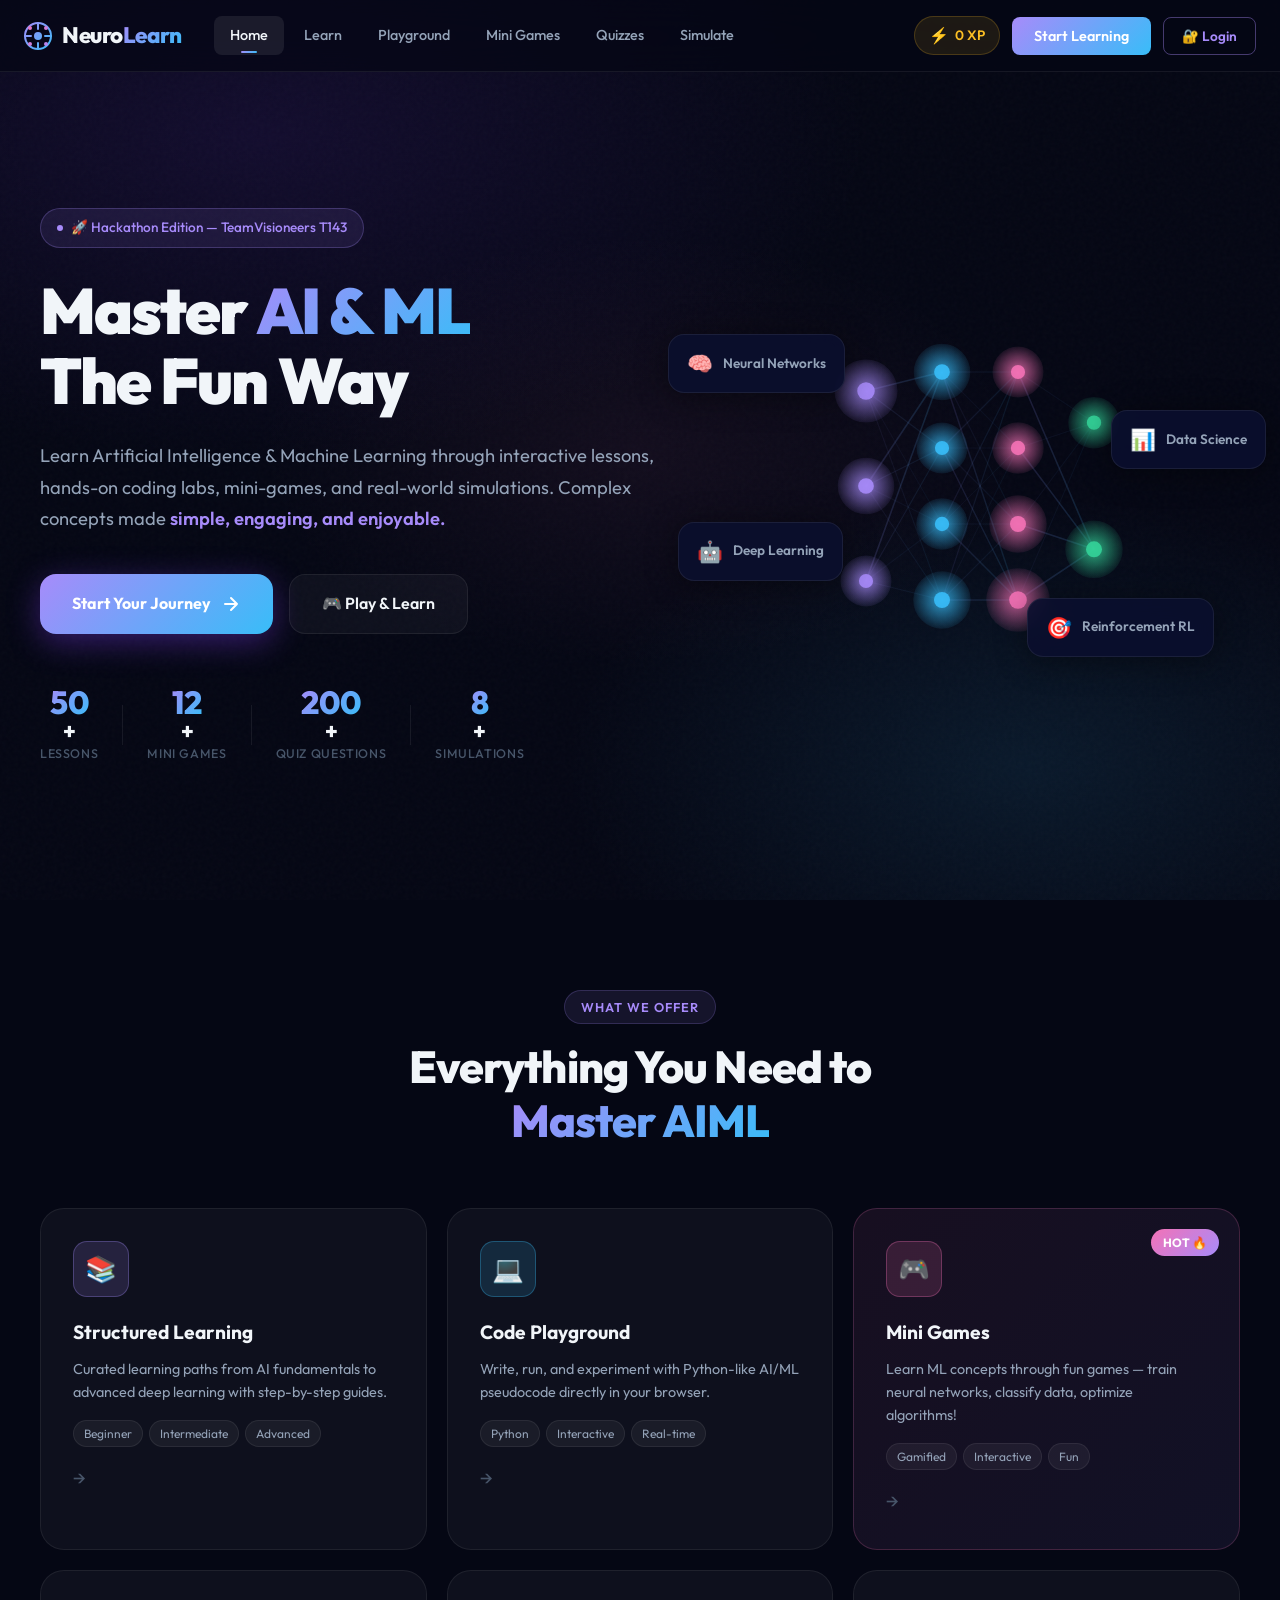
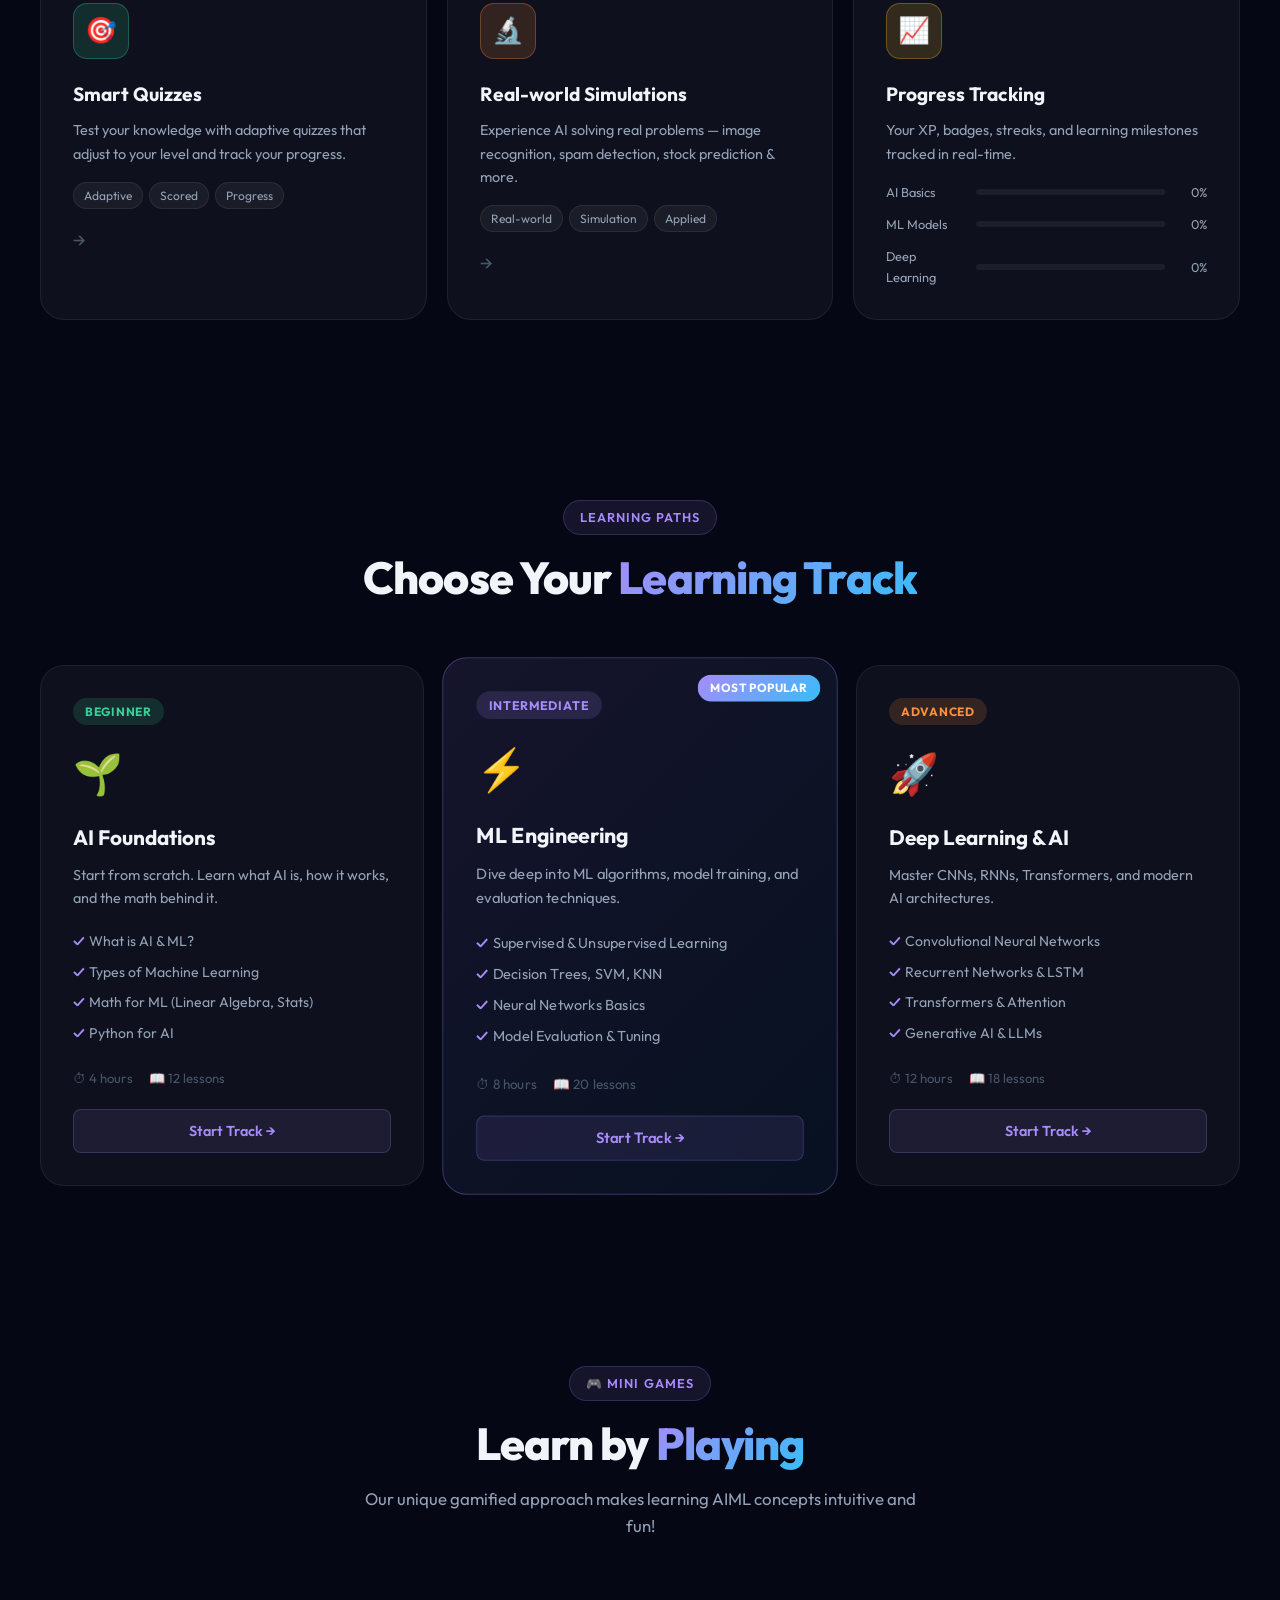
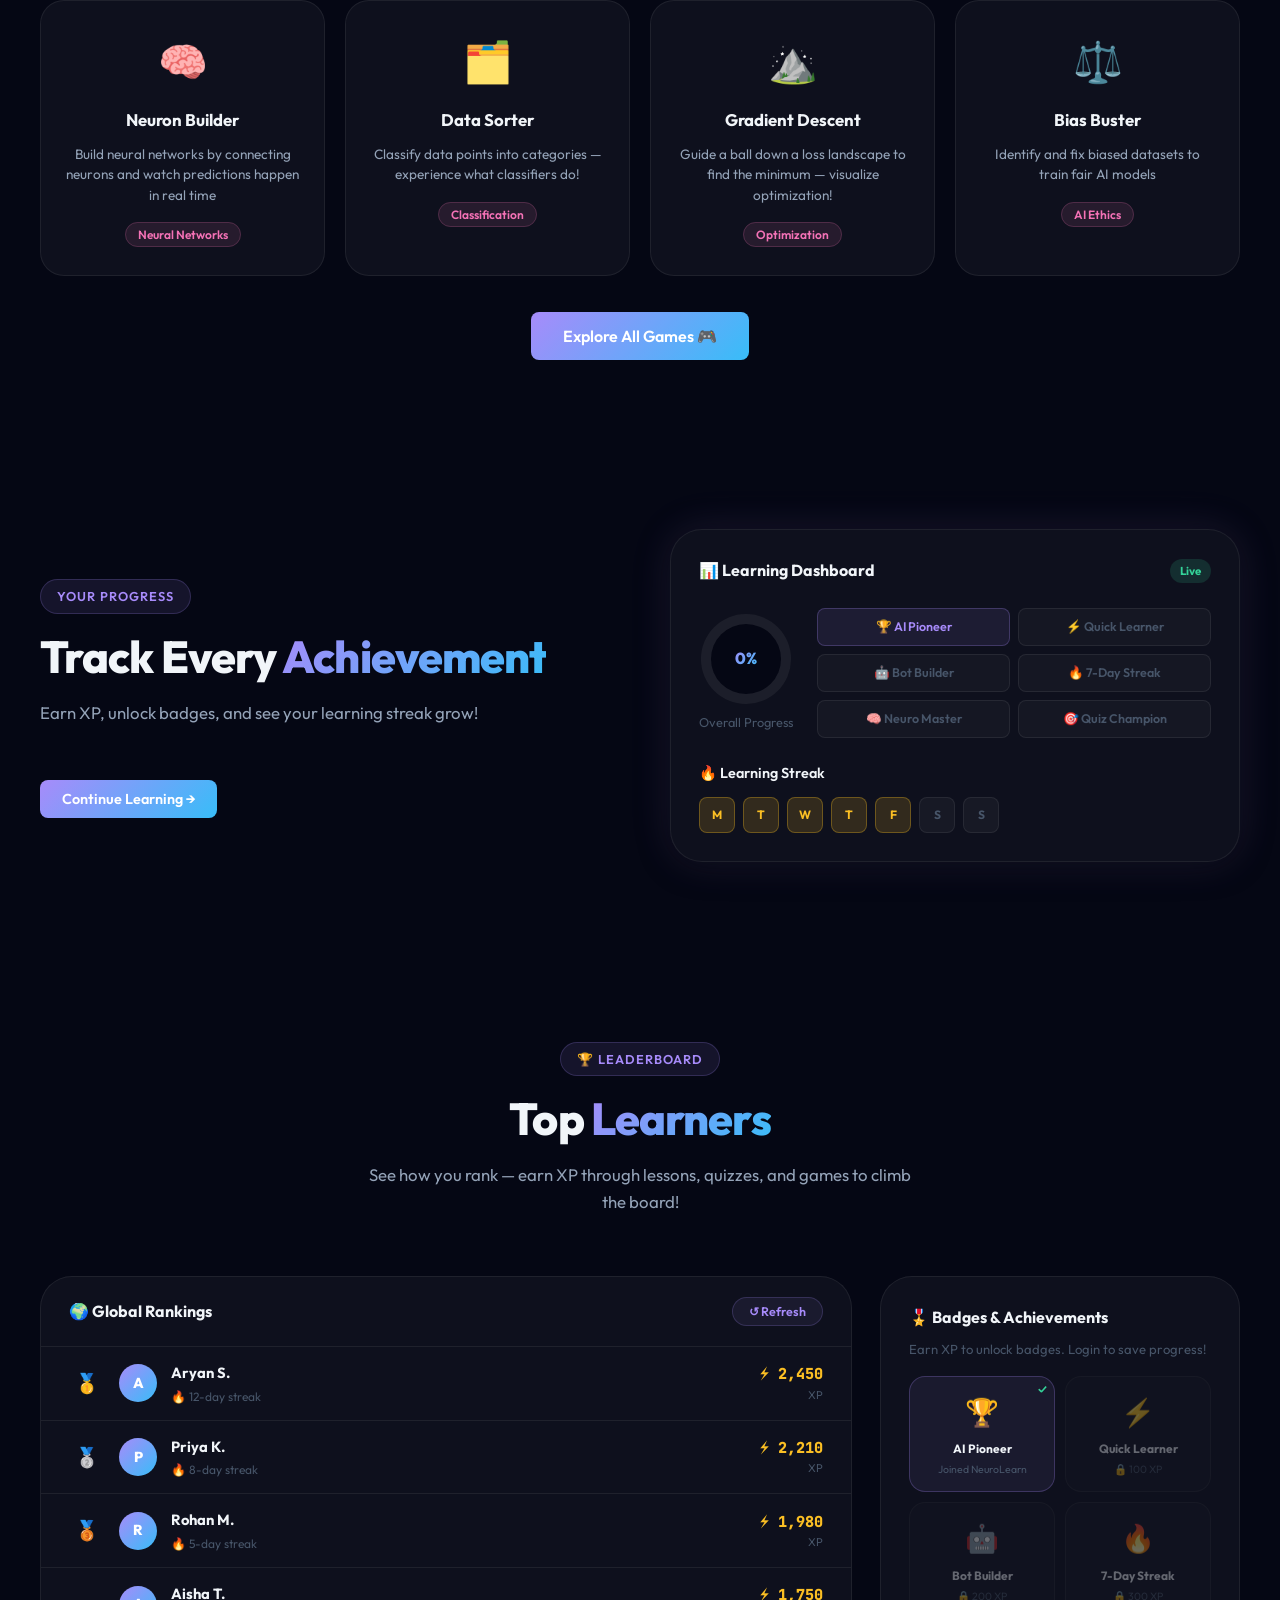
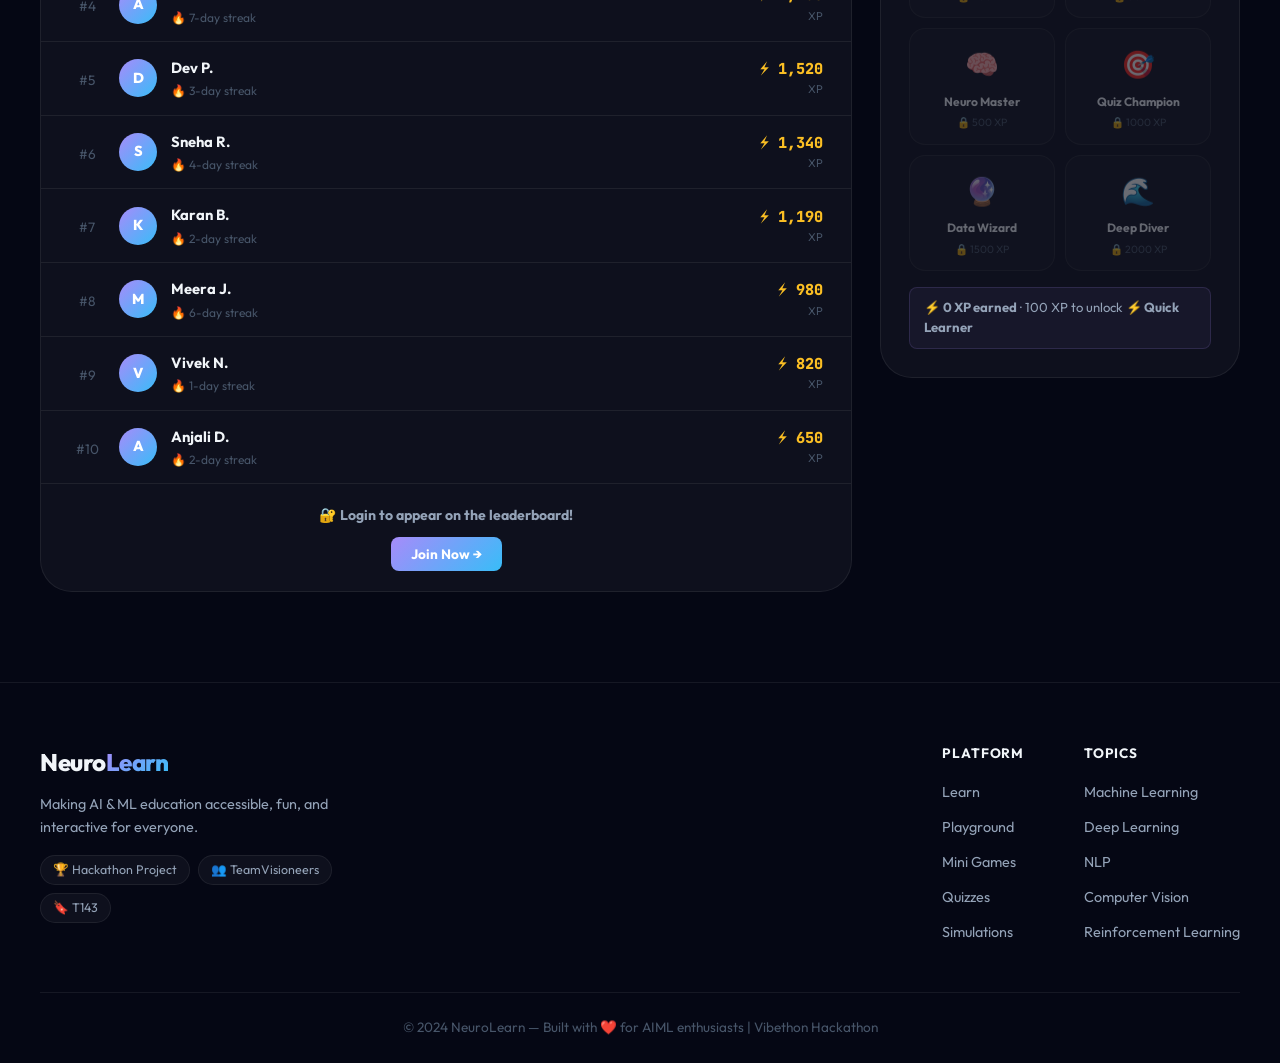
==== index.html @ 95ebddc8 "First Commit - Project Structure and Modules are created" ====
<!DOCTYPE html>
<html lang="en">
<head>
  <meta charset="UTF-8" />
  <meta name="viewport" content="width=device-width, initial-scale=1.0" />
  <title>NeuroLearn – All-in-One AIML Learning Platform</title>
  <meta name="description" content="Learn AI & Machine Learning interactively with courses, coding labs, mini-games, quizzes, and real-world simulations. Make AIML fun!" />
  <link rel="preconnect" href="https://fonts.googleapis.com" />
  <link rel="preconnect" href="https://fonts.gstatic.com" crossorigin />
  <link href="https://fonts.googleapis.com/css2?family=Outfit:wght@300;400;500;600;700;800;900&family=JetBrains+Mono:wght@400;600&display=swap" rel="stylesheet" />
  <link rel="stylesheet" href="css/style.css" />
</head>
<body>
  <!-- Animated Background -->
  <div class="bg-canvas" id="bgCanvas"></div>
  <div class="noise-overlay"></div>

  <!-- Navbar -->
  <nav class="navbar" id="navbar">
    <div class="nav-container">
      <a href="index.html" class="nav-logo">
        <div class="logo-icon">
          <svg width="28" height="28" viewBox="0 0 28 28" fill="none">
            <circle cx="14" cy="14" r="13" stroke="url(#lg1)" stroke-width="2"/>
            <circle cx="14" cy="14" r="4" fill="url(#lg1)"/>
            <path d="M14 1v6M14 21v6M1 14h6M21 14h6" stroke="url(#lg1)" stroke-width="2" stroke-linecap="round"/>
            <circle cx="6" cy="6" r="2" fill="url(#lg2)"/>
            <circle cx="22" cy="6" r="2" fill="url(#lg2)"/>
            <circle cx="6" cy="22" r="2" fill="url(#lg2)"/>
            <circle cx="22" cy="22" r="2" fill="url(#lg2)"/>
            <defs>
              <linearGradient id="lg1" x1="0" y1="0" x2="28" y2="28" gradientUnits="userSpaceOnUse">
                <stop stop-color="#a78bfa"/>
                <stop offset="1" stop-color="#38bdf8"/>
              </linearGradient>
              <linearGradient id="lg2" x1="0" y1="0" x2="28" y2="28" gradientUnits="userSpaceOnUse">
                <stop stop-color="#f472b6"/>
                <stop offset="1" stop-color="#a78bfa"/>
              </linearGradient>
            </defs>
          </svg>
        </div>
        <span class="logo-text">Neuro<span class="logo-accent">Learn</span></span>
      </a>
      <div class="nav-links" id="navLinks">
        <a href="index.html" class="nav-link active" id="nav-home">Home</a>
        <a href="learn.html" class="nav-link" id="nav-learn">Learn</a>
        <a href="playground.html" class="nav-link" id="nav-playground">Playground</a>
        <a href="games.html" class="nav-link" id="nav-games">Mini Games</a>
        <a href="quiz.html" class="nav-link" id="nav-quiz">Quizzes</a>
        <a href="simulate.html" class="nav-link" id="nav-simulate">Simulate</a>
      </div>
      <div class="nav-actions">
        <div class="xp-badge" id="xpBadge">
          <span class="xp-icon">⚡</span>
          <span id="xpCount">0 XP</span>
        </div>
        <!-- Auth UI injected by main.js into .nav-actions -->
        <button class="btn-primary" id="startLearningBtn" onclick="window.location.href='learn.html'">Start Learning</button>
        <button class="hamburger" id="hamburger" aria-label="Toggle menu">
          <span></span><span></span><span></span>
        </button>
      </div>
    </div>
  </nav>

  <!-- Hero Section -->
  <section class="hero" id="hero">
    <div class="hero-content">
      <div class="hero-badge">
        <span class="badge-dot"></span>
        🚀 Hackathon Edition — TeamVisioneers T143
      </div>
      <h1 class="hero-title">
        Master <span class="gradient-text">AI & ML</span><br/>
        The Fun Way
      </h1>
      <p class="hero-subtitle">
        Learn Artificial Intelligence & Machine Learning through interactive lessons, 
        hands-on coding labs, mini-games, and real-world simulations. 
        Complex concepts made <em>simple, engaging, and enjoyable.</em>
      </p>
      <div class="hero-actions">
        <a href="learn.html" class="btn-hero-primary">
          <span>Start Your Journey</span>
          <svg width="20" height="20" viewBox="0 0 20 20" fill="none"><path d="M4 10h12M10 4l6 6-6 6" stroke="currentColor" stroke-width="2" stroke-linecap="round" stroke-linejoin="round"/></svg>
        </a>
        <a href="games.html" class="btn-hero-secondary">
          <span>🎮 Play & Learn</span>
        </a>
      </div>
      <div class="hero-stats">
        <div class="stat-item">
          <span class="stat-num" data-target="50">0</span><span>+</span>
          <span class="stat-label">Lessons</span>
        </div>
        <div class="stat-divider"></div>
        <div class="stat-item">
          <span class="stat-num" data-target="12">0</span><span>+</span>
          <span class="stat-label">Mini Games</span>
        </div>
        <div class="stat-divider"></div>
        <div class="stat-item">
          <span class="stat-num" data-target="200">0</span><span>+</span>
          <span class="stat-label">Quiz Questions</span>
        </div>
        <div class="stat-divider"></div>
        <div class="stat-item">
          <span class="stat-num" data-target="8">0</span><span>+</span>
          <span class="stat-label">Simulations</span>
        </div>
      </div>
    </div>
    <div class="hero-visual">
      <div class="neural-viz" id="neuralViz"></div>
      <div class="floating-cards">
        <div class="float-card fc1">
          <div class="fc-icon">🧠</div>
          <div class="fc-text">Neural Networks</div>
        </div>
        <div class="float-card fc2">
          <div class="fc-icon">📊</div>
          <div class="fc-text">Data Science</div>
        </div>
        <div class="float-card fc3">
          <div class="fc-icon">🤖</div>
          <div class="fc-text">Deep Learning</div>
        </div>
        <div class="float-card fc4">
          <div class="fc-icon">🎯</div>
          <div class="fc-text">Reinforcement RL</div>
        </div>
      </div>
    </div>
  </section>

  <!-- Features Section -->
  <section class="features-section" id="features">
    <div class="section-header">
      <span class="section-tag">What We Offer</span>
      <h2 class="section-title">Everything You Need to<br/><span class="gradient-text">Master AIML</span></h2>
    </div>
    <div class="features-grid">
      <a href="learn.html" class="feature-card" id="feat-learn">
        <div class="feature-icon-wrap" style="--icon-color: #a78bfa;">
          <span class="feature-icon">📚</span>
        </div>
        <h3>Structured Learning</h3>
        <p>Curated learning paths from AI fundamentals to advanced deep learning with step-by-step guides.</p>
        <div class="feature-tags">
          <span>Beginner</span><span>Intermediate</span><span>Advanced</span>
        </div>
        <div class="feature-arrow">→</div>
      </a>
      <a href="playground.html" class="feature-card" id="feat-playground">
        <div class="feature-icon-wrap" style="--icon-color: #38bdf8;">
          <span class="feature-icon">💻</span>
        </div>
        <h3>Code Playground</h3>
        <p>Write, run, and experiment with Python-like AI/ML pseudocode directly in your browser.</p>
        <div class="feature-tags">
          <span>Python</span><span>Interactive</span><span>Real-time</span>
        </div>
        <div class="feature-arrow">→</div>
      </a>
      <a href="games.html" class="feature-card highlight-card" id="feat-games">
        <div class="feature-icon-wrap" style="--icon-color: #f472b6;">
          <span class="feature-icon">🎮</span>
        </div>
        <h3>Mini Games</h3>
        <p>Learn ML concepts through fun games — train neural networks, classify data, optimize algorithms!</p>
        <div class="feature-tags">
          <span>Gamified</span><span>Interactive</span><span>Fun</span>
        </div>
        <div class="feature-arrow">→</div>
        <div class="new-badge">HOT 🔥</div>
      </a>
      <a href="quiz.html" class="feature-card" id="feat-quiz">
        <div class="feature-icon-wrap" style="--icon-color: #34d399;">
          <span class="feature-icon">🎯</span>
        </div>
        <h3>Smart Quizzes</h3>
        <p>Test your knowledge with adaptive quizzes that adjust to your level and track your progress.</p>
        <div class="feature-tags">
          <span>Adaptive</span><span>Scored</span><span>Progress</span>
        </div>
        <div class="feature-arrow">→</div>
      </a>
      <a href="simulate.html" class="feature-card" id="feat-simulate">
        <div class="feature-icon-wrap" style="--icon-color: #fb923c;">
          <span class="feature-icon">🔬</span>
        </div>
        <h3>Real-world Simulations</h3>
        <p>Experience AI solving real problems — image recognition, spam detection, stock prediction & more.</p>
        <div class="feature-tags">
          <span>Real-world</span><span>Simulation</span><span>Applied</span>
        </div>
        <div class="feature-arrow">→</div>
      </a>
      <div class="feature-card progress-card" id="feat-progress">
        <div class="feature-icon-wrap" style="--icon-color: #fbbf24;">
          <span class="feature-icon">📈</span>
        </div>
        <h3>Progress Tracking</h3>
        <p>Your XP, badges, streaks, and learning milestones tracked in real-time.</p>
        <div class="progress-mini">
          <div class="prog-bar-wrap">
            <span>AI Basics</span>
            <div class="prog-bar"><div class="prog-fill" style="width: 75%"></div></div>
            <span>75%</span>
          </div>
          <div class="prog-bar-wrap">
            <span>ML Models</span>
            <div class="prog-bar"><div class="prog-fill" style="width: 45%; --fill-color: #38bdf8;"></div></div>
            <span>45%</span>
          </div>
          <div class="prog-bar-wrap">
            <span>Deep Learning</span>
            <div class="prog-bar"><div class="prog-fill" style="width: 20%; --fill-color: #f472b6;"></div></div>
            <span>20%</span>
          </div>
        </div>
      </div>
    </div>
  </section>

  <!-- Learning Paths Section -->
  <section class="paths-section">
    <div class="section-header">
      <span class="section-tag">Learning Paths</span>
      <h2 class="section-title">Choose Your <span class="gradient-text">Learning Track</span></h2>
    </div>
    <div class="paths-grid">
      <div class="path-card" onclick="window.location.href='learn.html?track=beginner'">
        <div class="path-level beginner">Beginner</div>
        <div class="path-icon">🌱</div>
        <h3>AI Foundations</h3>
        <p>Start from scratch. Learn what AI is, how it works, and the math behind it.</p>
        <ul class="path-topics">
          <li>What is AI & ML?</li>
          <li>Types of Machine Learning</li>
          <li>Math for ML (Linear Algebra, Stats)</li>
          <li>Python for AI</li>
        </ul>
        <div class="path-meta">
          <span>⏱ 4 hours</span>
          <span>📖 12 lessons</span>
        </div>
        <button class="path-btn">Start Track →</button>
      </div>
      <div class="path-card featured-path" onclick="window.location.href='learn.html?track=intermediate'">
        <div class="path-best">Most Popular</div>
        <div class="path-level intermediate">Intermediate</div>
        <div class="path-icon">⚡</div>
        <h3>ML Engineering</h3>
        <p>Dive deep into ML algorithms, model training, and evaluation techniques.</p>
        <ul class="path-topics">
          <li>Supervised & Unsupervised Learning</li>
          <li>Decision Trees, SVM, KNN</li>
          <li>Neural Networks Basics</li>
          <li>Model Evaluation & Tuning</li>
        </ul>
        <div class="path-meta">
          <span>⏱ 8 hours</span>
          <span>📖 20 lessons</span>
        </div>
        <button class="path-btn">Start Track →</button>
      </div>
      <div class="path-card" onclick="window.location.href='learn.html?track=advanced'">
        <div class="path-level advanced">Advanced</div>
        <div class="path-icon">🚀</div>
        <h3>Deep Learning & AI</h3>
        <p>Master CNNs, RNNs, Transformers, and modern AI architectures.</p>
        <ul class="path-topics">
          <li>Convolutional Neural Networks</li>
          <li>Recurrent Networks & LSTM</li>
          <li>Transformers & Attention</li>
          <li>Generative AI & LLMs</li>
        </ul>
        <div class="path-meta">
          <span>⏱ 12 hours</span>
          <span>📖 18 lessons</span>
        </div>
        <button class="path-btn">Start Track →</button>
      </div>
    </div>
  </section>

  <!-- Mini Games Preview -->
  <section class="games-preview-section">
    <div class="section-header">
      <span class="section-tag">🎮 Mini Games</span>
      <h2 class="section-title">Learn by <span class="gradient-text">Playing</span></h2>
      <p class="section-desc">Our unique gamified approach makes learning AIML concepts intuitive and fun!</p>
    </div>
    <div class="games-preview-grid">
      <div class="game-preview-card" onclick="window.location.href='games.html#neuron-builder'">
        <div class="gp-icon">🧠</div>
        <h4>Neuron Builder</h4>
        <p>Build neural networks by connecting neurons and watch predictions happen in real time</p>
        <div class="gp-tags"><span>Neural Networks</span></div>
      </div>
      <div class="game-preview-card" onclick="window.location.href='games.html#data-sorter'">
        <div class="gp-icon">🗂️</div>
        <h4>Data Sorter</h4>
        <p>Classify data points into categories — experience what classifiers do!</p>
        <div class="gp-tags"><span>Classification</span></div>
      </div>
      <div class="game-preview-card" onclick="window.location.href='games.html#gradient-descent'">
        <div class="gp-icon">⛰️</div>
        <h4>Gradient Descent</h4>
        <p>Guide a ball down a loss landscape to find the minimum — visualize optimization!</p>
        <div class="gp-tags"><span>Optimization</span></div>
      </div>
      <div class="game-preview-card" onclick="window.location.href='games.html#bias-buster'">
        <div class="gp-icon">⚖️</div>
        <h4>Bias Buster</h4>
        <p>Identify and fix biased datasets to train fair AI models</p>
        <div class="gp-tags"><span>AI Ethics</span></div>
      </div>
    </div>
    <div class="section-cta">
      <a href="games.html" class="btn-primary btn-large">Explore All Games 🎮</a>
    </div>
  </section>

  <!-- Progress Dashboard Preview -->
  <section class="dashboard-section" id="dashboard">
    <div class="dash-content">
      <div class="section-header" style="text-align:left; align-items:flex-start;">
        <span class="section-tag">Your Progress</span>
        <h2 class="section-title">Track Every <span class="gradient-text">Achievement</span></h2>
        <p class="section-desc">Earn XP, unlock badges, and see your learning streak grow!</p>
      </div>
      <div class="dash-actions">
        <a href="learn.html" class="btn-primary">Continue Learning →</a>
      </div>
    </div>
    <div class="dash-widget">
      <div class="widget-header">
        <span>📊 Learning Dashboard</span>
        <span class="widget-tag">Live</span>
      </div>
      <div class="widget-stats">
        <div class="ws-item">
          <div class="ws-circle" style="--pct: 65%;">
            <span>65%</span>
          </div>
          <span>Overall Progress</span>
        </div>
        <div class="ws-badges">
          <div class="badge-item earned">🏆 AI Pioneer</div>
          <div class="badge-item earned">⚡ Quick Learner</div>
          <div class="badge-item earned">🧠 Neuro Master</div>
          <div class="badge-item">🔥 7-Day Streak</div>
          <div class="badge-item">🎯 Quiz Champion</div>
          <div class="badge-item">🤖 Bot Builder</div>
        </div>
      </div>
      <div class="streak-bar">
        <span>🔥 Learning Streak</span>
        <div class="streak-days">
          <div class="sd active">M</div>
          <div class="sd active">T</div>
          <div class="sd active">W</div>
          <div class="sd active">T</div>
          <div class="sd active">F</div>
          <div class="sd">S</div>
          <div class="sd">S</div>
        </div>
      </div>
    </div>
  </section>

  <!-- ============================================
       LEADERBOARD & BADGES SECTION (Req 3.8)
       ============================================ -->
  <section class="leaderboard-section" id="leaderboard" style="position:relative;z-index:1;">
    <div class="section-header">
      <span class="section-tag">🏆 Leaderboard</span>
      <h2 class="section-title">Top <span class="gradient-text">Learners</span></h2>
      <p class="section-desc">See how you rank — earn XP through lessons, quizzes, and games to climb the board!</p>
    </div>
    <div class="lb-container">
      <!-- Rankings List -->
      <div class="lb-list-wrap">
        <div class="lb-list-header">
          <h3>🌍 Global Rankings</h3>
          <button class="lb-refresh" onclick="renderLeaderboard()">↺ Refresh</button>
        </div>
        <div id="leaderboardList">
          <div style="padding:24px;text-align:center;color:var(--text-muted);font-size:0.88rem">Loading leaderboard...</div>
        </div>
        <div class="lb-login-prompt" id="lbLoginPrompt" style="display:none">
          <p>🔐 <strong>Login to appear on the leaderboard!</strong></p>
          <button class="lb-login-btn" onclick="openAuth('register')">Join Now →</button>
        </div>
      </div>
      <!-- Badges Showcase -->
      <div class="badge-showcase">
        <h3>🎖️ Badges &amp; Achievements</h3>
        <p style="font-size:0.82rem;color:var(--text-muted);margin-bottom:16px">Earn XP to unlock badges. Login to save progress!</p>
        <div class="bs-grid" id="badgeGrid">Loading...</div>
        <div class="bs-xp-info" id="bsXpInfo" style="margin-top:16px"></div>
      </div>
    </div>
  </section>

  <!-- Footer -->
  <footer class="footer">
    <div class="footer-content">
      <div class="footer-brand">
        <span class="logo-text">Neuro<span class="logo-accent">Learn</span></span>
        <p>Making AI & ML education accessible, fun, and interactive for everyone.</p>
        <div class="footer-badges">
          <span>🏆 Hackathon Project</span>
          <span>👥 TeamVisioneers</span>
          <span>🔖 T143</span>
        </div>
      </div>
      <div class="footer-links">
        <div class="fl-group">
          <h4>Platform</h4>
          <a href="learn.html">Learn</a>
          <a href="playground.html">Playground</a>
          <a href="games.html">Mini Games</a>
          <a href="quiz.html">Quizzes</a>
          <a href="simulate.html">Simulations</a>
        </div>
        <div class="fl-group">
          <h4>Topics</h4>
          <a href="learn.html?topic=ml">Machine Learning</a>
          <a href="learn.html?topic=dl">Deep Learning</a>
          <a href="learn.html?topic=nlp">NLP</a>
          <a href="learn.html?topic=cv">Computer Vision</a>
          <a href="learn.html?topic=rl">Reinforcement Learning</a>
        </div>
      </div>
    </div>
    <div class="footer-bottom">
      <p>© 2024 NeuroLearn — Built with ❤️ for AIML enthusiasts | Vibethon Hackathon</p>
    </div>
  </footer>

  <script src="js/main.js"></script>
  <script src="js/home.js"></script>
</body>
</html>
---- css/style.css ----
/* ============================================
   NEUROLEARN — GLOBAL DESIGN SYSTEM
   ============================================ */

:root {
  --bg-primary: #050714;
  --bg-secondary: #0a0f2e;
  --bg-card: rgba(255,255,255,0.04);
  --bg-card-hover: rgba(255,255,255,0.08);
  --border: rgba(255,255,255,0.07);
  --border-hover: rgba(167,139,250,0.4);

  --purple: #a78bfa;
  --purple-dark: #7c3aed;
  --blue: #38bdf8;
  --pink: #f472b6;
  --green: #34d399;
  --orange: #fb923c;
  --yellow: #fbbf24;

  --text-primary: #f1f5f9;
  --text-secondary: #94a3b8;
  --text-muted: #475569;

  --gradient-main: linear-gradient(135deg, #a78bfa, #38bdf8);
  --gradient-hot: linear-gradient(135deg, #f472b6, #a78bfa);
  --gradient-green: linear-gradient(135deg, #34d399, #38bdf8);

  --radius-sm: 8px;
  --radius-md: 16px;
  --radius-lg: 24px;
  --radius-xl: 32px;

  --shadow-card: 0 4px 32px rgba(0,0,0,0.4);
  --shadow-glow: 0 0 40px rgba(167,139,250,0.15);

  --font-main: 'Outfit', sans-serif;
  --font-code: 'JetBrains Mono', monospace;

  --nav-height: 72px;
  --transition: all 0.3s cubic-bezier(0.4, 0, 0.2, 1);
}

/* Reset & Base */
*, *::before, *::after { box-sizing: border-box; margin: 0; padding: 0; }

html { scroll-behavior: smooth; font-size: 16px; }

body {
  font-family: var(--font-main);
  background: var(--bg-primary);
  color: var(--text-primary);
  line-height: 1.6;
  overflow-x: hidden;
  min-height: 100vh;
}

a { color: inherit; text-decoration: none; }
img { max-width: 100%; }
button { cursor: pointer; border: none; outline: none; font-family: var(--font-main); }

/* ============================================
   BACKGROUND ANIMATION
   ============================================ */
.bg-canvas {
  position: fixed;
  inset: 0;
  z-index: 0;
  pointer-events: none;
  background:
    radial-gradient(ellipse 80% 60% at 20% 15%, rgba(124,58,237,0.12) 0%, transparent 60%),
    radial-gradient(ellipse 60% 50% at 80% 85%, rgba(56,189,248,0.1) 0%, transparent 60%),
    radial-gradient(ellipse 50% 40% at 50% 50%, rgba(244,114,182,0.06) 0%, transparent 60%),
    #050714;
}
.noise-overlay {
  position: fixed;
  inset: 0;
  z-index: 0;
  pointer-events: none;
  opacity: 0.025;
  background-image: url("data:image/svg+xml,%3Csvg viewBox='0 0 256 256' xmlns='http://www.w3.org/2000/svg'%3E%3Cfilter id='noise'%3E%3CfeTurbulence type='fractalNoise' baseFrequency='0.9' numOctaves='4' stitchTiles='stitch'/%3E%3C/filter%3E%3Crect width='100%25' height='100%25' filter='url(%23noise)'/%3E%3C/svg%3E");
}

/* ============================================
   NAVBAR
   ============================================ */
.navbar {
  position: fixed;
  top: 0;
  left: 0;
  right: 0;
  z-index: 1000;
  height: var(--nav-height);
  display: flex;
  align-items: center;
  padding: 0 24px;
  background: rgba(5, 7, 20, 0.7);
  backdrop-filter: blur(20px);
  -webkit-backdrop-filter: blur(20px);
  border-bottom: 1px solid var(--border);
  transition: var(--transition);
}
.navbar.scrolled {
  background: rgba(5, 7, 20, 0.95);
  border-bottom-color: rgba(167,139,250,0.2);
  box-shadow: 0 4px 24px rgba(0,0,0,0.5);
}
.nav-container {
  width: 100%;
  max-width: 1400px;
  margin: 0 auto;
  display: flex;
  align-items: center;
  gap: 32px;
}
.nav-logo {
  display: flex;
  align-items: center;
  gap: 10px;
  flex-shrink: 0;
}
.logo-icon { display: flex; align-items: center; }
.logo-text {
  font-size: 1.4rem;
  font-weight: 800;
  letter-spacing: -0.02em;
  color: var(--text-primary);
}
.logo-accent {
  background: var(--gradient-main);
  -webkit-background-clip: text;
  -webkit-text-fill-color: transparent;
  background-clip: text;
}

.nav-links {
  display: flex;
  align-items: center;
  gap: 4px;
  flex: 1;
}
.nav-link {
  padding: 8px 16px;
  border-radius: var(--radius-sm);
  font-size: 0.9rem;
  font-weight: 500;
  color: var(--text-secondary);
  transition: var(--transition);
  position: relative;
}
.nav-link:hover, .nav-link.active {
  color: var(--text-primary);
  background: var(--bg-card-hover);
}
.nav-link.active::after {
  content: '';
  position: absolute;
  bottom: 2px;
  left: 50%;
  transform: translateX(-50%);
  width: 16px;
  height: 2px;
  background: var(--gradient-main);
  border-radius: 2px;
}

.nav-actions {
  display: flex;
  align-items: center;
  gap: 12px;
  flex-shrink: 0;
}

.xp-badge {
  display: flex;
  align-items: center;
  gap: 6px;
  padding: 6px 14px;
  background: rgba(251,191,36,0.1);
  border: 1px solid rgba(251,191,36,0.2);
  border-radius: 100px;
  font-size: 0.85rem;
  font-weight: 600;
  color: var(--yellow);
  cursor: pointer;
  transition: var(--transition);
}
.xp-badge:hover { background: rgba(251,191,36,0.2); }
.xp-icon { font-size: 1rem; }

.btn-primary {
  padding: 10px 22px;
  background: var(--gradient-main);
  color: white;
  font-size: 0.9rem;
  font-weight: 600;
  border-radius: var(--radius-sm);
  transition: var(--transition);
  white-space: nowrap;
}
.btn-primary:hover {
  opacity: 0.9;
  transform: translateY(-1px);
  box-shadow: 0 8px 24px rgba(124,58,237,0.4);
}

.hamburger {
  display: none;
  flex-direction: column;
  gap: 5px;
  padding: 8px;
  background: none;
  cursor: pointer;
}
.hamburger span {
  display: block;
  width: 22px;
  height: 2px;
  background: var(--text-primary);
  border-radius: 2px;
  transition: var(--transition);
}

/* ============================================
   HERO SECTION
   ============================================ */
.hero {
  min-height: 100vh;
  padding: calc(var(--nav-height) + 60px) 40px 60px;
  display: flex;
  align-items: center;
  justify-content: space-between;
  gap: 60px;
  max-width: 1400px;
  margin: 0 auto;
  position: relative;
  z-index: 1;
}

.hero-content { flex: 1; max-width: 620px; }

.hero-badge {
  display: inline-flex;
  align-items: center;
  gap: 8px;
  padding: 8px 16px;
  background: rgba(167,139,250,0.1);
  border: 1px solid rgba(167,139,250,0.25);
  border-radius: 100px;
  font-size: 0.85rem;
  font-weight: 500;
  color: var(--purple);
  margin-bottom: 28px;
  animation: fadeInDown 0.6s ease both;
}
.badge-dot {
  width: 6px; height: 6px;
  border-radius: 50%;
  background: var(--purple);
  animation: pulse 2s infinite;
}

.hero-title {
  font-size: clamp(2.8rem, 5vw, 4.5rem);
  font-weight: 900;
  line-height: 1.1;
  letter-spacing: -0.03em;
  margin-bottom: 24px;
  animation: fadeInUp 0.7s 0.1s ease both;
}

.gradient-text {
  background: var(--gradient-main);
  -webkit-background-clip: text;
  -webkit-text-fill-color: transparent;
  background-clip: text;
}

.hero-subtitle {
  font-size: 1.15rem;
  color: var(--text-secondary);
  line-height: 1.7;
  margin-bottom: 40px;
  animation: fadeInUp 0.7s 0.2s ease both;
}
.hero-subtitle em { color: var(--purple); font-style: normal; font-weight: 600; }

.hero-actions {
  display: flex;
  gap: 16px;
  flex-wrap: wrap;
  margin-bottom: 52px;
  animation: fadeInUp 0.7s 0.3s ease both;
}

.btn-hero-primary {
  display: inline-flex;
  align-items: center;
  gap: 10px;
  padding: 16px 32px;
  background: var(--gradient-main);
  color: white;
  font-size: 1rem;
  font-weight: 700;
  border-radius: var(--radius-md);
  transition: var(--transition);
  box-shadow: 0 8px 32px rgba(124,58,237,0.4);
}
.btn-hero-primary:hover {
  transform: translateY(-2px);
  box-shadow: 0 16px 40px rgba(124,58,237,0.5);
}

.btn-hero-secondary {
  display: inline-flex;
  align-items: center;
  gap: 10px;
  padding: 16px 32px;
  background: var(--bg-card);
  color: var(--text-primary);
  font-size: 1rem;
  font-weight: 600;
  border-radius: var(--radius-md);
  border: 1px solid var(--border);
  transition: var(--transition);
}
.btn-hero-secondary:hover {
  background: var(--bg-card-hover);
  border-color: var(--purple);
  transform: translateY(-2px);
}

.hero-stats {
  display: flex;
  align-items: center;
  gap: 24px;
  flex-wrap: wrap;
  animation: fadeInUp 0.7s 0.4s ease both;
}
.stat-item {
  display: flex;
  flex-direction: column;
  align-items: center;
  gap: 2px;
}
.stat-item > span:first-child {
  font-size: 2rem;
  font-weight: 800;
  background: var(--gradient-main);
  -webkit-background-clip: text;
  -webkit-text-fill-color: transparent;
  background-clip: text;
  line-height: 1;
}
.stat-item > span:nth-child(2) {
  font-size: 1.4rem;
  font-weight: 800;
  color: var(--text-primary);
  line-height: 1;
}
.stat-label {
  font-size: 0.78rem;
  color: var(--text-muted);
  font-weight: 500;
  text-transform: uppercase;
  letter-spacing: 0.05em;
}
.stat-divider {
  width: 1px;
  height: 40px;
  background: var(--border);
}

/* Hero Visual */
.hero-visual {
  flex: 1;
  max-width: 520px;
  position: relative;
  display: flex;
  align-items: center;
  justify-content: center;
  animation: fadeIn 1s 0.5s ease both;
}

.neural-viz {
  width: 380px;
  height: 380px;
  position: relative;
}

.floating-cards {
  position: absolute;
  inset: 0;
}
.float-card {
  position: absolute;
  padding: 12px 18px;
  background: rgba(10, 15, 46, 0.9);
  border: 1px solid var(--border);
  border-radius: var(--radius-md);
  backdrop-filter: blur(16px);
  display: flex;
  align-items: center;
  gap: 10px;
  font-size: 0.85rem;
  font-weight: 600;
  color: var(--text-secondary);
  box-shadow: var(--shadow-card);
  white-space: nowrap;
}
.fc-icon { font-size: 1.3rem; }
.fc1 { top: 10%; left: -10%; animation: floatCard 4s ease-in-out infinite; }
.fc2 { top: 30%; right: -5%; animation: floatCard 4s 1s ease-in-out infinite; }
.fc3 { bottom: 25%; left: -8%; animation: floatCard 4s 2s ease-in-out infinite; }
.fc4 { bottom: 5%; right: 5%; animation: floatCard 4s 0.5s ease-in-out infinite; }

/* ============================================
   SECTIONS COMMON
   ============================================ */
section { 
  position: relative;
  z-index: 1;
  padding: 90px 40px;
}

.section-header {
  text-align: center;
  margin-bottom: 60px;
  display: flex;
  flex-direction: column;
  align-items: center;
  gap: 16px;
}
.section-tag {
  display: inline-flex;
  padding: 6px 16px;
  background: rgba(167,139,250,0.1);
  border: 1px solid rgba(167,139,250,0.2);
  border-radius: 100px;
  font-size: 0.8rem;
  font-weight: 600;
  color: var(--purple);
  text-transform: uppercase;
  letter-spacing: 0.08em;
}
.section-title {
  font-size: clamp(2rem, 3.5vw, 3rem);
  font-weight: 800;
  line-height: 1.2;
  letter-spacing: -0.02em;
  max-width: 700px;
}
.section-desc {
  font-size: 1.05rem;
  color: var(--text-secondary);
  max-width: 560px;
}
.section-cta { text-align: center; margin-top: 48px; }

/* ============================================
   FEATURES GRID
   ============================================ */
.features-section { max-width: 1400px; margin: 0 auto; }

.features-grid {
  display: grid;
  grid-template-columns: repeat(3, 1fr);
  gap: 20px;
}

.feature-card {
  position: relative;
  padding: 32px;
  background: var(--bg-card);
  border: 1px solid var(--border);
  border-radius: var(--radius-lg);
  transition: var(--transition);
  cursor: pointer;
  overflow: hidden;
  display: block;
}
.feature-card::before {
  content: '';
  position: absolute;
  inset: 0;
  background: radial-gradient(ellipse at top left, rgba(167,139,250,0.06) 0%, transparent 60%);
  opacity: 0;
  transition: var(--transition);
}
.feature-card:hover {
  border-color: var(--border-hover);
  background: var(--bg-card-hover);
  transform: translateY(-4px);
  box-shadow: var(--shadow-glow), var(--shadow-card);
}
.feature-card:hover::before { opacity: 1; }

.feature-icon-wrap {
  width: 56px;
  height: 56px;
  border-radius: 14px;
  background: color-mix(in srgb, var(--icon-color) 15%, transparent);
  border: 1px solid color-mix(in srgb, var(--icon-color) 30%, transparent);
  display: flex;
  align-items: center;
  justify-content: center;
  margin-bottom: 20px;
}
.feature-icon { font-size: 1.6rem; }
.feature-card h3 {
  font-size: 1.2rem;
  font-weight: 700;
  margin-bottom: 10px;
  color: var(--text-primary);
}
.feature-card p {
  font-size: 0.9rem;
  color: var(--text-secondary);
  line-height: 1.6;
  margin-bottom: 16px;
}
.feature-tags {
  display: flex;
  flex-wrap: wrap;
  gap: 6px;
  margin-bottom: 16px;
}
.feature-tags span {
  padding: 3px 10px;
  background: rgba(255,255,255,0.05);
  border: 1px solid var(--border);
  border-radius: 100px;
  font-size: 0.75rem;
  color: var(--text-secondary);
}
.feature-arrow {
  color: var(--text-muted);
  font-size: 1.2rem;
  transition: var(--transition);
}
.feature-card:hover .feature-arrow {
  color: var(--purple);
  transform: translateX(4px);
}

.highlight-card {
  background: linear-gradient(135deg, rgba(244,114,182,0.08), rgba(167,139,250,0.08));
  border-color: rgba(244,114,182,0.2);
}
.new-badge {
  position: absolute;
  top: 20px;
  right: 20px;
  padding: 4px 12px;
  background: var(--gradient-hot);
  border-radius: 100px;
  font-size: 0.75rem;
  font-weight: 700;
  color: white;
}

/* Progress Card */
.progress-card { cursor: default; }
.progress-mini { display: flex; flex-direction: column; gap: 12px; }
.prog-bar-wrap {
  display: flex;
  align-items: center;
  gap: 10px;
  font-size: 0.8rem;
  color: var(--text-secondary);
}
.prog-bar-wrap > span:first-child { width: 80px; flex-shrink: 0; }
.prog-bar-wrap > span:last-child { width: 32px; text-align: right; flex-shrink: 0; }
.prog-bar {
  flex: 1;
  height: 6px;
  background: rgba(255,255,255,0.06);
  border-radius: 6px;
  overflow: hidden;
}
.prog-fill {
  height: 100%;
  background: var(--fill-color, var(--gradient-main));
  border-radius: 6px;
  transition: width 1.5s ease;
}

/* ============================================
   LEARNING PATHS
   ============================================ */
.paths-section { max-width: 1400px; margin: 0 auto; }
.paths-grid {
  display: grid;
  grid-template-columns: repeat(3, 1fr);
  gap: 24px;
  align-items: start;
}
.path-card {
  padding: 32px;
  background: var(--bg-card);
  border: 1px solid var(--border);
  border-radius: var(--radius-lg);
  transition: var(--transition);
  cursor: pointer;
  position: relative;
  overflow: hidden;
}
.path-card:hover {
  border-color: var(--border-hover);
  transform: translateY(-4px);
  box-shadow: var(--shadow-glow), var(--shadow-card);
}
.featured-path {
  background: linear-gradient(135deg, rgba(167,139,250,0.1), rgba(56,189,248,0.06));
  border-color: rgba(167,139,250,0.3);
  transform: scale(1.03);
}
.featured-path:hover { transform: scale(1.03) translateY(-4px); }
.path-best {
  position: absolute;
  top: 16px;
  right: 16px;
  padding: 4px 12px;
  background: var(--gradient-main);
  color: white;
  font-size: 0.72rem;
  font-weight: 700;
  border-radius: 100px;
  text-transform: uppercase;
  letter-spacing: 0.05em;
}
.path-level {
  display: inline-flex;
  padding: 4px 12px;
  border-radius: 100px;
  font-size: 0.75rem;
  font-weight: 700;
  text-transform: uppercase;
  letter-spacing: 0.06em;
  margin-bottom: 16px;
}
.path-level.beginner { background: rgba(52,211,153,0.15); color: var(--green); }
.path-level.intermediate { background: rgba(167,139,250,0.15); color: var(--purple); }
.path-level.advanced { background: rgba(251,146,60,0.15); color: var(--orange); }
.path-icon { font-size: 2.5rem; margin-bottom: 16px; display: block; }
.path-card h3 { font-size: 1.3rem; font-weight: 700; margin-bottom: 10px; }
.path-card p { font-size: 0.9rem; color: var(--text-secondary); margin-bottom: 20px; }
.path-topics { list-style: none; margin-bottom: 24px; display: flex; flex-direction: column; gap: 8px; }
.path-topics li {
  font-size: 0.88rem;
  color: var(--text-secondary);
  padding-left: 16px;
  position: relative;
}
.path-topics li::before {
  content: '✓';
  position: absolute;
  left: 0;
  color: var(--purple);
  font-weight: 700;
}
.path-meta {
  display: flex;
  gap: 16px;
  font-size: 0.82rem;
  color: var(--text-muted);
  margin-bottom: 20px;
}
.path-btn {
  width: 100%;
  padding: 12px;
  background: rgba(167,139,250,0.1);
  border: 1px solid rgba(167,139,250,0.2);
  color: var(--purple);
  font-size: 0.9rem;
  font-weight: 600;
  border-radius: var(--radius-sm);
  transition: var(--transition);
}
.path-btn:hover {
  background: var(--gradient-main);
  color: white;
  border-color: transparent;
}

/* ============================================
   GAMES PREVIEW
   ============================================ */
.games-preview-section { max-width: 1400px; margin: 0 auto; }
.games-preview-grid {
  display: grid;
  grid-template-columns: repeat(4, 1fr);
  gap: 20px;
}
.game-preview-card {
  padding: 28px 24px;
  background: var(--bg-card);
  border: 1px solid var(--border);
  border-radius: var(--radius-lg);
  transition: var(--transition);
  cursor: pointer;
  text-align: center;
}
.game-preview-card:hover {
  border-color: rgba(244,114,182,0.3);
  background: var(--bg-card-hover);
  transform: translateY(-4px);
  box-shadow: 0 8px 32px rgba(244,114,182,0.1);
}
.gp-icon { font-size: 2.5rem; margin-bottom: 14px; display: block; }
.game-preview-card h4 { font-size: 1.05rem; font-weight: 700; margin-bottom: 10px; }
.game-preview-card p { font-size: 0.85rem; color: var(--text-secondary); margin-bottom: 16px; line-height: 1.5; }
.gp-tags span {
  padding: 4px 12px;
  background: rgba(244,114,182,0.1);
  border: 1px solid rgba(244,114,182,0.2);
  border-radius: 100px;
  font-size: 0.75rem;
  color: var(--pink);
  font-weight: 600;
}

/* ============================================
   DASHBOARD SECTION
   ============================================ */
.dashboard-section {
  max-width: 1400px;
  margin: 0 auto;
  display: grid;
  grid-template-columns: 1fr 1fr;
  gap: 60px;
  align-items: center;
}
.dash-content .section-header { align-items: flex-start; text-align: left; }
.dash-actions { margin-top: 32px; }
.btn-large { padding: 14px 32px; font-size: 1rem; }

.dash-widget {
  background: var(--bg-card);
  border: 1px solid var(--border);
  border-radius: var(--radius-xl);
  padding: 28px;
  box-shadow: var(--shadow-card), var(--shadow-glow);
}
.widget-header {
  display: flex;
  justify-content: space-between;
  align-items: center;
  margin-bottom: 24px;
  font-weight: 700;
  font-size: 1rem;
}
.widget-tag {
  padding: 3px 10px;
  background: rgba(52,211,153,0.15);
  color: var(--green);
  border-radius: 100px;
  font-size: 0.72rem;
  font-weight: 700;
  animation: pulse 2s infinite;
}
.widget-stats { display: flex; gap: 24px; margin-bottom: 24px; align-items: center; }
.ws-circle {
  width: 90px;
  height: 90px;
  border-radius: 50%;
  background: conic-gradient(var(--purple) calc(var(--pct)), rgba(255,255,255,0.06) 0);
  display: flex;
  align-items: center;
  justify-content: center;
  position: relative;
  flex-shrink: 0;
}
.ws-circle::after {
  content: '';
  position: absolute;
  inset: 10px;
  background: var(--bg-primary);
  border-radius: 50%;
}
.ws-circle span {
  position: relative;
  z-index: 1;
  font-size: 1rem;
  font-weight: 800;
  background: var(--gradient-main);
  -webkit-background-clip: text;
  -webkit-text-fill-color: transparent;
  background-clip: text;
}
.ws-item {
  display: flex;
  flex-direction: column;
  align-items: center;
  gap: 8px;
  font-size: 0.8rem;
  color: var(--text-muted);
}
.ws-badges {
  display: grid;
  grid-template-columns: 1fr 1fr;
  gap: 8px;
  flex: 1;
}
.badge-item {
  padding: 8px 10px;
  background: rgba(255,255,255,0.03);
  border: 1px solid var(--border);
  border-radius: var(--radius-sm);
  font-size: 0.78rem;
  font-weight: 600;
  color: var(--text-muted);
  text-align: center;
  transition: var(--transition);
}
.badge-item.earned {
  background: rgba(167,139,250,0.1);
  border-color: rgba(167,139,250,0.25);
  color: var(--purple);
}
.streak-bar {
  display: flex;
  flex-direction: column;
  gap: 12px;
  font-size: 0.9rem;
  font-weight: 600;
}
.streak-days { display: flex; gap: 8px; }
.sd {
  width: 36px;
  height: 36px;
  border-radius: var(--radius-sm);
  background: rgba(255,255,255,0.04);
  border: 1px solid var(--border);
  display: flex;
  align-items: center;
  justify-content: center;
  font-size: 0.75rem;
  font-weight: 700;
  color: var(--text-muted);
  transition: var(--transition);
}
.sd.active {
  background: rgba(251,191,36,0.15);
  border-color: rgba(251,191,36,0.3);
  color: var(--yellow);
}

/* ============================================
   FOOTER
   ============================================ */
.footer {
  position: relative;
  z-index: 1;
  border-top: 1px solid var(--border);
  padding: 60px 40px 24px;
  max-width: 1400px;
  margin: 0 auto;
}
.footer-content {
  display: flex;
  justify-content: space-between;
  gap: 60px;
  margin-bottom: 48px;
}
.footer-brand { max-width: 320px; }
.footer-brand .logo-text { font-size: 1.5rem; font-weight: 800; display: block; margin-bottom: 12px; }
.footer-brand p { font-size: 0.9rem; color: var(--text-secondary); margin-bottom: 16px; }
.footer-badges { display: flex; flex-wrap: wrap; gap: 8px; }
.footer-badges span {
  padding: 4px 12px;
  background: var(--bg-card);
  border: 1px solid var(--border);
  border-radius: 100px;
  font-size: 0.78rem;
  color: var(--text-secondary);
}
.footer-links { display: flex; gap: 60px; }
.fl-group { display: flex; flex-direction: column; gap: 12px; }
.fl-group h4 { font-size: 0.85rem; font-weight: 700; text-transform: uppercase; letter-spacing: 0.06em; color: var(--text-primary); margin-bottom: 4px; }
.fl-group a { font-size: 0.9rem; color: var(--text-secondary); transition: color 0.2s; }
.fl-group a:hover { color: var(--purple); }
.footer-bottom {
  padding-top: 24px;
  border-top: 1px solid var(--border);
  text-align: center;
  font-size: 0.85rem;
  color: var(--text-muted);
}

/* ============================================
   ANIMATIONS
   ============================================ */
@keyframes fadeIn { from { opacity: 0; } to { opacity: 1; } }
@keyframes fadeInUp { from { opacity: 0; transform: translateY(24px); } to { opacity: 1; transform: translateY(0); } }
@keyframes fadeInDown { from { opacity: 0; transform: translateY(-16px); } to { opacity: 1; transform: translateY(0); } }
@keyframes floatCard {
  0%, 100% { transform: translateY(0px); }
  50% { transform: translateY(-10px); }
}
@keyframes pulse {
  0%, 100% { opacity: 1; }
  50% { opacity: 0.5; }
}
@keyframes spin { from { transform: rotate(0deg); } to { transform: rotate(360deg); } }
@keyframes bounceIn {
  0% { transform: scale(0.8); opacity: 0; }
  60% { transform: scale(1.05); }
  100% { transform: scale(1); opacity: 1; }
}
@keyframes slideInLeft { from { opacity: 0; transform: translateX(-30px); } to { opacity: 1; transform: translateX(0); } }
@keyframes slideInRight { from { opacity: 0; transform: translateX(30px); } to { opacity: 1; transform: translateX(0); } }

/* ============================================
   PAGE TITLES (for inner pages)
   ============================================ */
.page-hero {
  padding: calc(var(--nav-height) + 50px) 40px 50px;
  max-width: 1400px;
  margin: 0 auto;
  position: relative;
  z-index: 1;
}
.page-hero-content {
  max-width: 700px;
}
.page-tag {
  display: inline-flex;
  align-items: center;
  gap: 8px;
  padding: 6px 16px;
  background: rgba(167,139,250,0.1);
  border: 1px solid rgba(167,139,250,0.2);
  border-radius: 100px;
  font-size: 0.82rem;
  font-weight: 600;
  color: var(--purple);
  margin-bottom: 20px;
}
.page-title {
  font-size: clamp(2.2rem, 4vw, 3.5rem);
  font-weight: 900;
  line-height: 1.1;
  letter-spacing: -0.03em;
  margin-bottom: 16px;
}
.page-subtitle {
  font-size: 1.05rem;
  color: var(--text-secondary);
  line-height: 1.6;
}

/* ============================================
   UTILITY CLASSES
   ============================================ */
.container { max-width: 1400px; margin: 0 auto; padding: 0 40px; }
.grid-2 { display: grid; grid-template-columns: repeat(2, 1fr); gap: 24px; }
.grid-3 { display: grid; grid-template-columns: repeat(3, 1fr); gap: 24px; }
.grid-4 { display: grid; grid-template-columns: repeat(4, 1fr); gap: 20px; }
.card { background: var(--bg-card); border: 1px solid var(--border); border-radius: var(--radius-lg); padding: 28px; transition: var(--transition); }
.card:hover { border-color: var(--border-hover); background: var(--bg-card-hover); }
.tag { padding: 4px 12px; border-radius: 100px; font-size: 0.75rem; font-weight: 600; }
.tag-purple { background: rgba(167,139,250,0.15); color: var(--purple); }
.tag-blue { background: rgba(56,189,248,0.15); color: var(--blue); }
.tag-green { background: rgba(52,211,153,0.15); color: var(--green); }
.tag-pink { background: rgba(244,114,182,0.15); color: var(--pink); }
.tag-orange { background: rgba(251,146,60,0.15); color: var(--orange); }
.tag-yellow { background: rgba(251,191,36,0.15); color: var(--yellow); }

.glass {
  background: rgba(255,255,255,0.04);
  backdrop-filter: blur(20px);
  -webkit-backdrop-filter: blur(20px);
  border: 1px solid rgba(255,255,255,0.08);
}

/* ============================================
   SCROLLBAR
   ============================================ */
::-webkit-scrollbar { width: 6px; }
::-webkit-scrollbar-track { background: var(--bg-primary); }
::-webkit-scrollbar-thumb { background: rgba(167,139,250,0.3); border-radius: 6px; }
::-webkit-scrollbar-thumb:hover { background: rgba(167,139,250,0.5); }

/* ============================================
   RESPONSIVE
   ============================================ */
@media (max-width: 1200px) {
  .features-grid { grid-template-columns: repeat(2, 1fr); }
  .games-preview-grid { grid-template-columns: repeat(2, 1fr); }
  .paths-grid { grid-template-columns: 1fr; }
  .featured-path { transform: none; }
  .featured-path:hover { transform: translateY(-4px); }
}

@media (max-width: 900px) {
  .hero { flex-direction: column; text-align: center; padding-top: calc(var(--nav-height) + 40px); }
  .hero-actions { justify-content: center; }
  .hero-stats { justify-content: center; }
  .hero-visual { display: none; }
  .dashboard-section { grid-template-columns: 1fr; }
  .nav-links { display: none; }
  .nav-links.open { display: flex; flex-direction: column; position: absolute; top: var(--nav-height); left: 0; right: 0; background: rgba(5,7,20,0.97); padding: 20px; border-bottom: 1px solid var(--border); }
  .hamburger { display: flex; }
  .footer-content { flex-direction: column; gap: 40px; }
  .footer-links { gap: 32px; }
  section { padding: 70px 20px; }
}

@media (max-width: 600px) {
  .features-grid, .games-preview-grid, .grid-2, .grid-3, .grid-4 { grid-template-columns: 1fr; }
  .hero { padding: calc(var(--nav-height) + 20px) 20px 40px; }
  .hero-title { font-size: 2.4rem; }
  .navbar { padding: 0 16px; }
  .xp-badge { display: none; }
}

/* ============================================
   AUTHENTICATION MODAL  (Req 3.1)
   ============================================ */
.auth-overlay {
  position: fixed;
  inset: 0;
  background: rgba(0, 0, 0, 0.85);
  backdrop-filter: blur(16px);
  -webkit-backdrop-filter: blur(16px);
  z-index: 3000;
  display: flex;
  align-items: center;
  justify-content: center;
  padding: 20px;
  animation: fadeIn 0.25s ease;
}
.auth-modal {
  background: var(--bg-secondary);
  border: 1px solid rgba(167,139,250,0.2);
  border-radius: var(--radius-xl);
  padding: 40px;
  width: 100%;
  max-width: 440px;
  position: relative;
  animation: bounceIn 0.35s ease;
  box-shadow: 0 32px 80px rgba(0,0,0,0.6), 0 0 60px rgba(167,139,250,0.12);
}
.auth-close {
  position: absolute;
  top: 16px; right: 16px;
  width: 34px; height: 34px;
  border-radius: 50%;
  background: rgba(255,255,255,0.06);
  border: 1px solid var(--border);
  color: var(--text-secondary);
  font-size: 0.9rem;
  display: flex; align-items: center; justify-content: center;
  cursor: pointer;
  transition: var(--transition);
  font-family: var(--font-main);
}
.auth-close:hover { background: rgba(248,113,113,0.15); color: #f87171; border-color: rgba(248,113,113,0.3); }

.auth-logo { text-align: center; margin-bottom: 28px; }
.auth-logo .logo-text { font-size: 1.7rem; font-weight: 800; }
.auth-logo p { font-size: 0.88rem; color: var(--text-muted); margin-top: 8px; }

.auth-tabs {
  display: flex; gap: 4px;
  background: rgba(255,255,255,0.04);
  border-radius: var(--radius-sm);
  padding: 4px;
  margin-bottom: 28px;
}
.auth-tab {
  flex: 1;
  padding: 10px 16px;
  border-radius: 6px;
  font-size: 0.9rem;
  font-weight: 600;
  color: var(--text-secondary);
  background: none;
  border: none;
  cursor: pointer;
  transition: var(--transition);
  font-family: var(--font-main);
}
.auth-tab.active {
  background: var(--gradient-main);
  color: white;
  box-shadow: 0 4px 14px rgba(124,58,237,0.35);
}

.auth-form {
  display: flex;
  flex-direction: column;
  gap: 18px;
}
.af-field { display: flex; flex-direction: column; gap: 7px; }
.af-field label { font-size: 0.83rem; font-weight: 600; color: var(--text-secondary); }
.af-field input {
  padding: 12px 16px;
  background: rgba(255,255,255,0.04);
  border: 1px solid var(--border);
  border-radius: var(--radius-sm);
  color: var(--text-primary);
  font-size: 0.92rem;
  font-family: var(--font-main);
  outline: none;
  transition: var(--transition);
  width: 100%;
}
.af-field input:focus { border-color: var(--purple); box-shadow: 0 0 0 3px rgba(167,139,250,0.12); }
.af-field input::placeholder { color: var(--text-muted); }

.af-error {
  font-size: 0.82rem;
  color: #f87171;
  min-height: 16px;
  margin-top: -4px;
}
.af-submit {
  padding: 14px;
  background: var(--gradient-main);
  color: white;
  font-size: 0.95rem;
  font-weight: 700;
  border-radius: var(--radius-md);
  border: none;
  cursor: pointer;
  transition: var(--transition);
  font-family: var(--font-main);
  margin-top: 4px;
}
.af-submit:hover { opacity: 0.9; transform: translateY(-1px); box-shadow: 0 8px 28px rgba(124,58,237,0.45); }

.af-switch { font-size: 0.82rem; color: var(--text-muted); text-align: center; }
.af-switch button {
  background: none; border: none;
  color: var(--purple); font-weight: 700;
  cursor: pointer; font-family: var(--font-main); font-size: 0.82rem;
}
.af-switch button:hover { text-decoration: underline; }

/* ============================================
   USER PROFILE IN NAVBAR
   ============================================ */
.user-nav-profile {
  display: flex;
  align-items: center;
  gap: 8px;
  padding: 5px 12px 5px 5px;
  background: rgba(167,139,250,0.08);
  border: 1px solid rgba(167,139,250,0.2);
  border-radius: 100px;
  cursor: default;
}
.unp-avatar {
  width: 30px; height: 30px;
  border-radius: 50%;
  background: var(--gradient-main);
  display: flex; align-items: center; justify-content: center;
  font-size: 0.82rem; font-weight: 800; color: white;
  flex-shrink: 0;
}
.unp-name {
  font-size: 0.85rem; font-weight: 600; color: var(--text-primary);
  max-width: 90px; overflow: hidden; text-overflow: ellipsis; white-space: nowrap;
}
.unp-logout {
  background: none; border: none;
  color: var(--text-muted); font-size: 0.9rem;
  cursor: pointer; padding: 3px 5px;
  border-radius: 6px; transition: var(--transition);
  font-family: var(--font-main);
}
.unp-logout:hover { color: #f87171; }

.btn-outline {
  padding: 9px 18px;
  background: transparent;
  border: 1px solid rgba(167,139,250,0.4);
  color: var(--purple);
  font-size: 0.85rem; font-weight: 600;
  border-radius: var(--radius-sm);
  transition: var(--transition);
  font-family: var(--font-main);
  cursor: pointer; white-space: nowrap;
}
.btn-outline:hover { background: rgba(167,139,250,0.1); border-color: var(--purple); }

/* ============================================
   LEADERBOARD SECTION  (Req 3.8)
   ============================================ */
.leaderboard-section { max-width: 1400px; margin: 0 auto; }
.lb-container {
  display: grid;
  grid-template-columns: 1fr 360px;
  gap: 28px;
  align-items: start;
}

/* Leaderboard List */
.lb-list-wrap {
  background: var(--bg-card);
  border: 1px solid var(--border);
  border-radius: var(--radius-xl);
  overflow: hidden;
}
.lb-list-header {
  padding: 20px 28px;
  border-bottom: 1px solid var(--border);
  display: flex; justify-content: space-between; align-items: center;
}
.lb-list-header h3 { font-size: 1rem; font-weight: 700; }
.lb-refresh {
  padding: 6px 16px;
  background: rgba(167,139,250,0.08);
  border: 1px solid rgba(167,139,250,0.2);
  border-radius: 100px;
  font-size: 0.78rem; font-weight: 600;
  color: var(--purple); cursor: pointer;
  transition: var(--transition); font-family: var(--font-main);
}
.lb-refresh:hover { background: rgba(167,139,250,0.18); }

#leaderboardList { display: flex; flex-direction: column; }
.lb-row {
  display: flex; align-items: center; gap: 14px;
  padding: 14px 28px;
  border-bottom: 1px solid var(--border);
  transition: var(--transition);
}
.lb-row:last-child { border-bottom: none; }
.lb-row:hover { background: var(--bg-card-hover); }
.lb-row.lb-me {
  background: rgba(167,139,250,0.07);
  border-left: 3px solid var(--purple);
}
.lb-rank { font-size: 1.2rem; width: 36px; text-align: center; flex-shrink: 0; }
.lb-avatar {
  width: 38px; height: 38px;
  border-radius: 50%;
  background: var(--gradient-main);
  display: flex; align-items: center; justify-content: center;
  font-size: 0.9rem; font-weight: 800; color: white;
  flex-shrink: 0;
}
.lb-info { flex: 1; min-width: 0; }
.lb-name {
  font-size: 0.92rem; font-weight: 700; margin-bottom: 2px;
  white-space: nowrap; overflow: hidden; text-overflow: ellipsis;
}
.lb-streak { font-size: 0.75rem; color: var(--text-muted); }
.lb-xp { display: flex; flex-direction: column; align-items: flex-end; flex-shrink: 0; }
.lb-xp-val { font-size: 0.95rem; font-weight: 800; font-family: var(--font-code); color: var(--yellow); }
.lb-xp-label { font-size: 0.7rem; color: var(--text-muted); }
.lb-you-tag {
  display: inline-block;
  padding: 1px 6px;
  background: rgba(167,139,250,0.2);
  color: var(--purple);
  border-radius: 4px;
  font-size: 0.68rem; font-weight: 700;
  margin-left: 4px; vertical-align: middle;
}

/* Login Prompt */
.lb-login-prompt {
  padding: 20px 28px;
  text-align: center;
  border-top: 1px solid var(--border);
  font-size: 0.88rem; color: var(--text-secondary);
}
.lb-login-btn {
  margin-top: 10px;
  padding: 8px 20px;
  background: var(--gradient-main);
  color: white; font-size: 0.85rem; font-weight: 700;
  border-radius: var(--radius-sm);
  cursor: pointer; font-family: var(--font-main); border: none;
  transition: var(--transition);
}
.lb-login-btn:hover { opacity: 0.9; transform: translateY(-1px); }

/* ============================================
   BADGE SHOWCASE  (Req 3.8)
   ============================================ */
.badge-showcase {
  background: var(--bg-card);
  border: 1px solid var(--border);
  border-radius: var(--radius-xl);
  padding: 28px;
}
.badge-showcase h3 { font-size: 1rem; font-weight: 700; margin-bottom: 8px; }

.bs-grid {
  display: grid;
  grid-template-columns: repeat(2, 1fr);
  gap: 10px;
  margin-top: 16px;
}
.bs-badge {
  padding: 14px 10px;
  background: rgba(255,255,255,0.03);
  border: 1px solid var(--border);
  border-radius: var(--radius-md);
  display: flex; flex-direction: column;
  align-items: center; gap: 5px;
  text-align: center;
  transition: var(--transition);
  position: relative; overflow: hidden;
  cursor: default;
}
.bs-badge.earned {
  background: rgba(167,139,250,0.08);
  border-color: rgba(167,139,250,0.25);
}
.bs-badge.earned:hover {
  transform: translateY(-2px);
  box-shadow: 0 6px 20px rgba(167,139,250,0.15);
}
.bs-badge.locked { opacity: 0.38; }
.bs-badge.earned::after {
  content: '✓';
  position: absolute; top: 5px; right: 7px;
  font-size: 0.65rem; color: var(--green); font-weight: 800;
}
.bs-icon { font-size: 1.7rem; }
.bs-name { font-size: 0.75rem; font-weight: 700; color: var(--text-primary); }
.bs-desc { font-size: 0.66rem; color: var(--text-muted); line-height: 1.3; }

.bs-next-badge {
  padding: 10px 14px;
  background: rgba(167,139,250,0.06);
  border: 1px solid rgba(167,139,250,0.15);
  border-radius: var(--radius-sm);
  font-size: 0.82rem;
  color: var(--text-secondary);
  line-height: 1.5;
}

@media (max-width: 1100px) {
  .lb-container { grid-template-columns: 1fr; }
}
@media (max-width: 600px) {
  .lb-row { padding: 12px 16px; gap: 10px; }
  .lb-rank { width: 28px; font-size: 1rem; }
  .bs-grid { grid-template-columns: repeat(2, 1fr); }
  .auth-modal { padding: 28px 20px; }
}
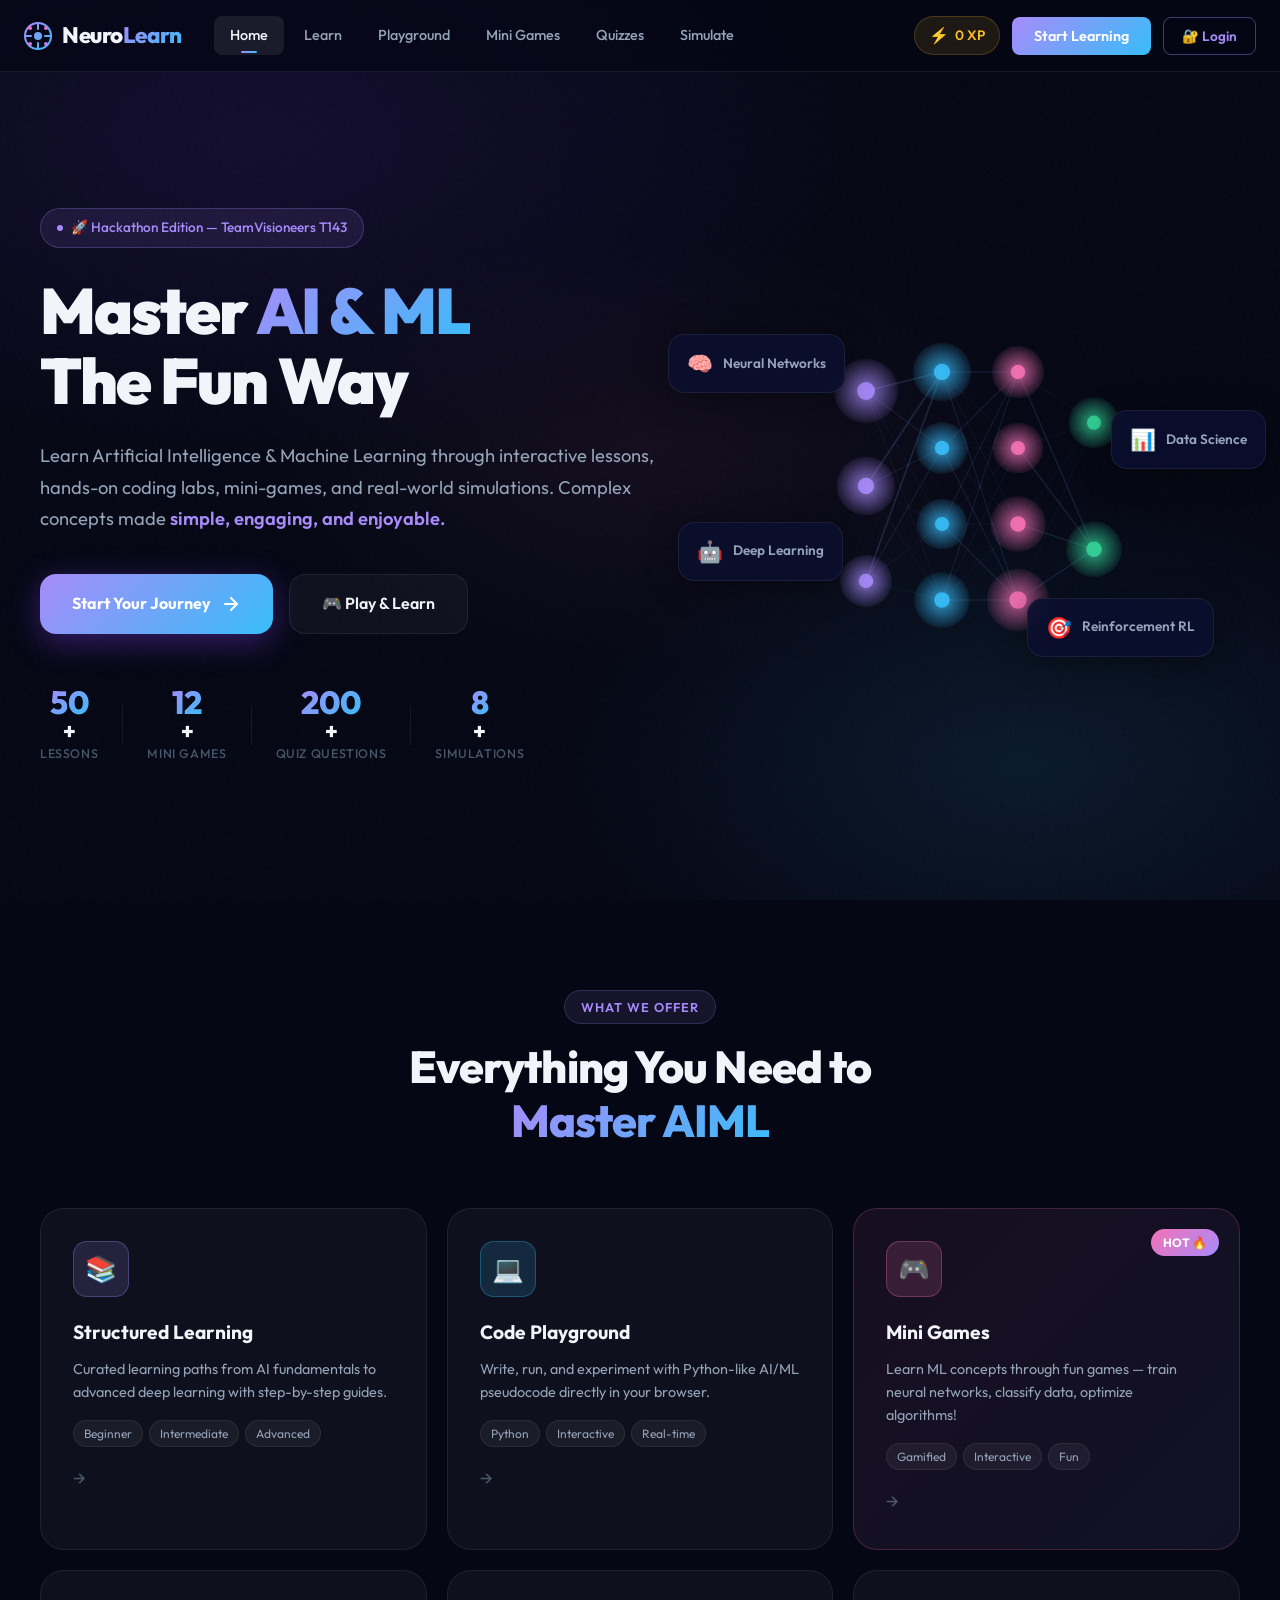
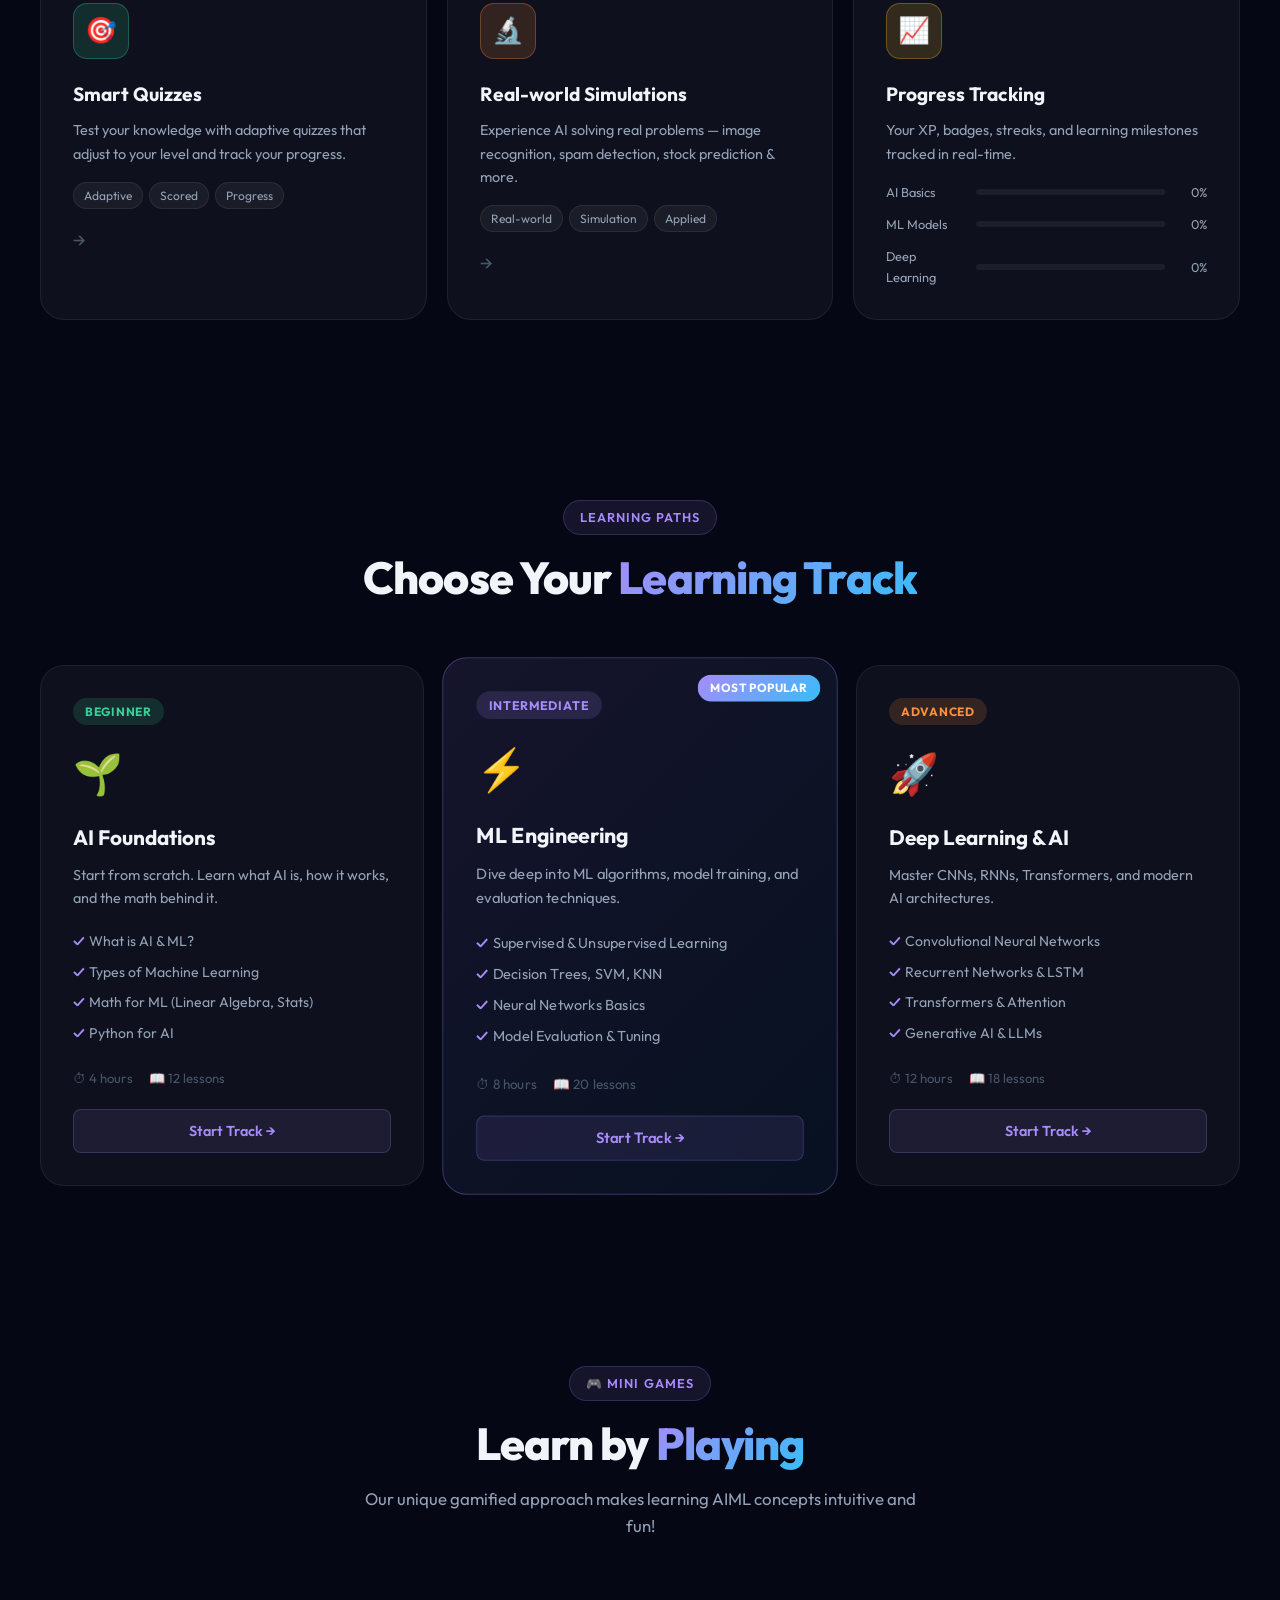
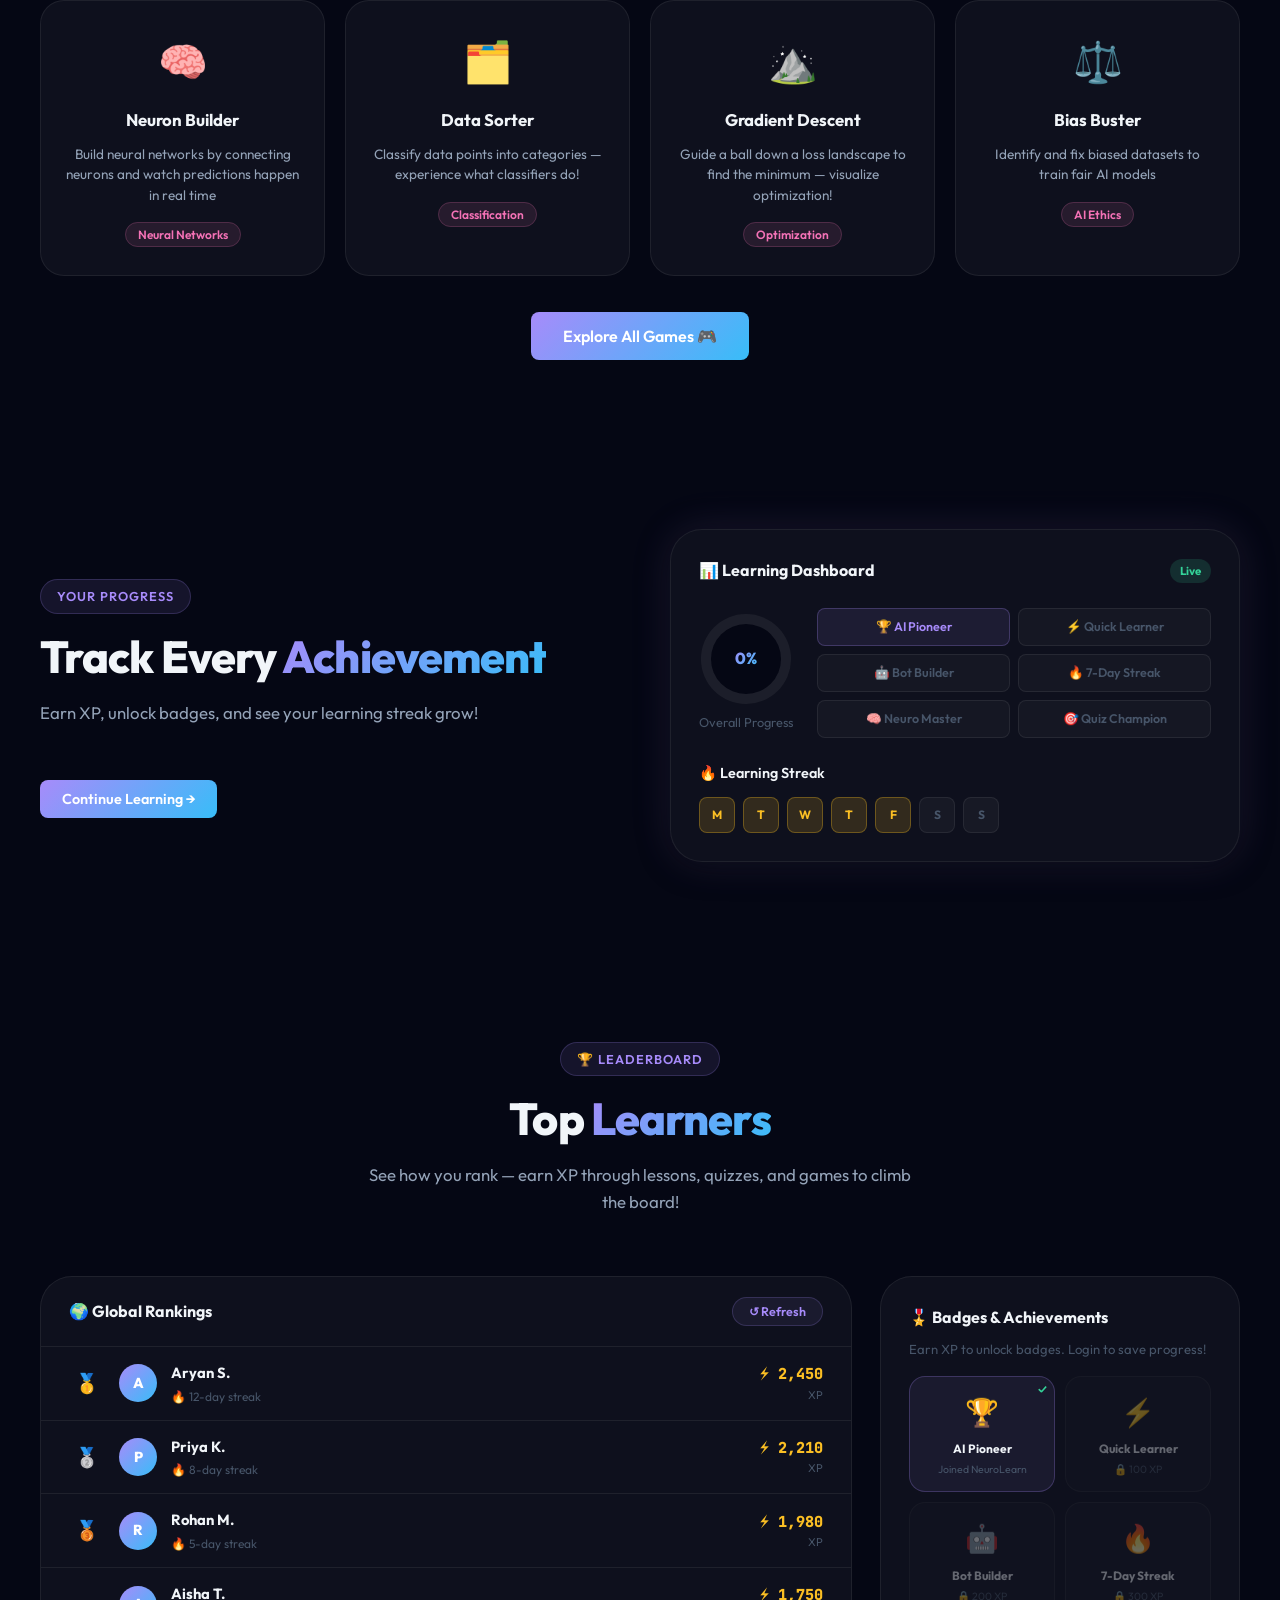
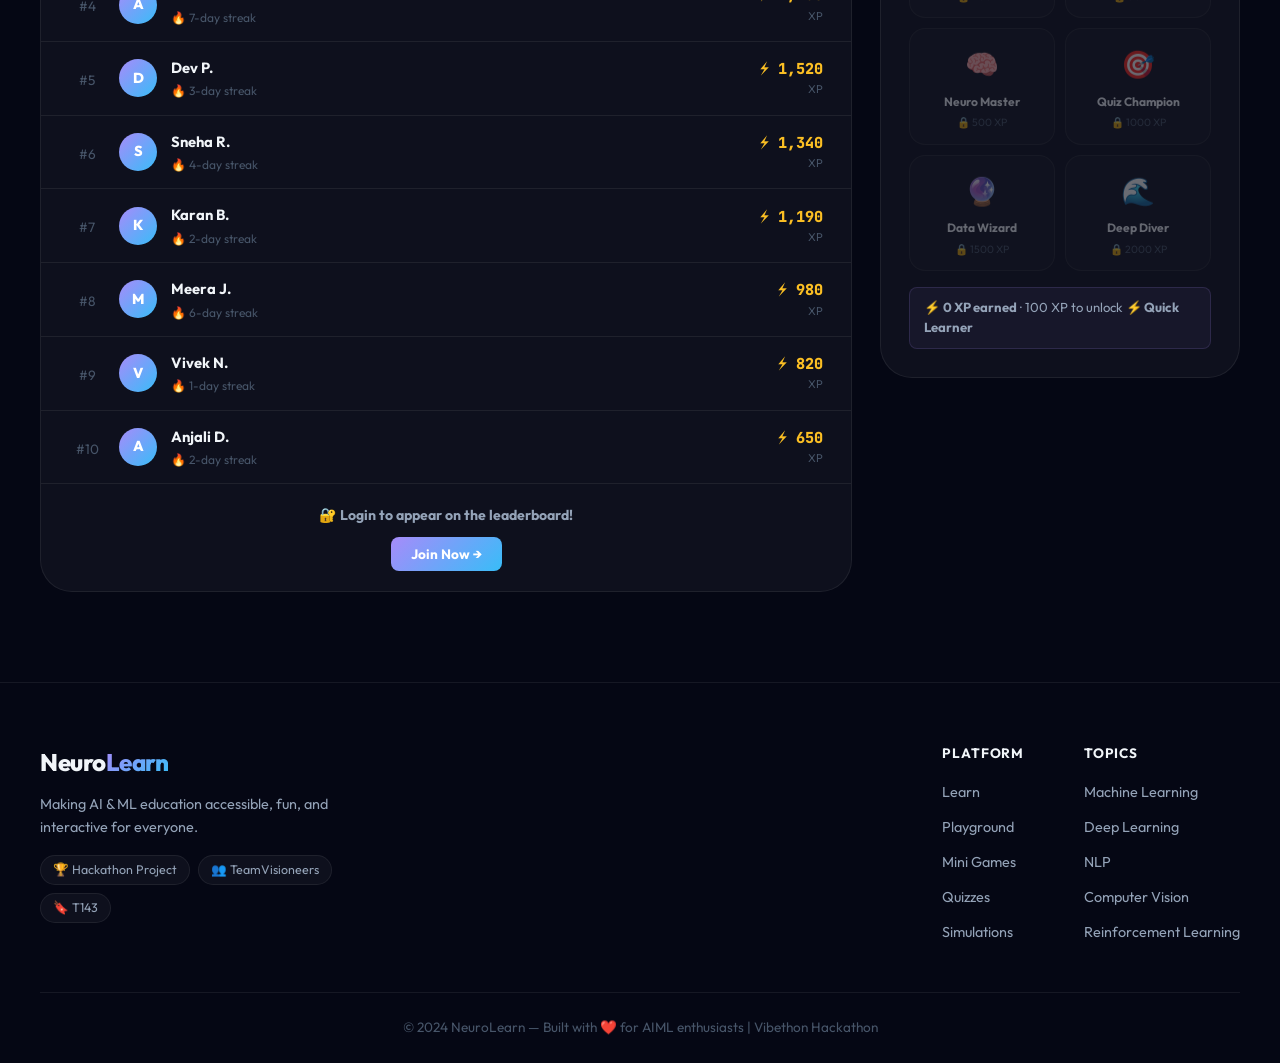
==== commit efb67450: "Commit-2: learning resources are added in learn module also added quizzes and games are added" ====
--- a/index.html
+++ b/index.html
@@ -1,15 +1,20 @@
 <!DOCTYPE html>
 <html lang="en">
+
 <head>
   <meta charset="UTF-8" />
   <meta name="viewport" content="width=device-width, initial-scale=1.0" />
   <title>NeuroLearn – All-in-One AIML Learning Platform</title>
-  <meta name="description" content="Learn AI & Machine Learning interactively with courses, coding labs, mini-games, quizzes, and real-world simulations. Make AIML fun!" />
+  <meta name="description"
+    content="Learn AI & Machine Learning interactively with courses, coding labs, mini-games, quizzes, and real-world simulations. Make AIML fun!" />
   <link rel="preconnect" href="https://fonts.googleapis.com" />
   <link rel="preconnect" href="https://fonts.gstatic.com" crossorigin />
-  <link href="https://fonts.googleapis.com/css2?family=Outfit:wght@300;400;500;600;700;800;900&family=JetBrains+Mono:wght@400;600&display=swap" rel="stylesheet" />
+  <link
+    href="https://fonts.googleapis.com/css2?family=Outfit:wght@300;400;500;600;700;800;900&family=JetBrains+Mono:wght@400;600&display=swap"
+    rel="stylesheet" />
   <link rel="stylesheet" href="css/style.css" />
 </head>
+
 <body>
   <!-- Animated Background -->
   <div class="bg-canvas" id="bgCanvas"></div>
@@ -21,21 +26,21 @@
       <a href="index.html" class="nav-logo">
         <div class="logo-icon">
           <svg width="28" height="28" viewBox="0 0 28 28" fill="none">
-            <circle cx="14" cy="14" r="13" stroke="url(#lg1)" stroke-width="2"/>
-            <circle cx="14" cy="14" r="4" fill="url(#lg1)"/>
-            <path d="M14 1v6M14 21v6M1 14h6M21 14h6" stroke="url(#lg1)" stroke-width="2" stroke-linecap="round"/>
-            <circle cx="6" cy="6" r="2" fill="url(#lg2)"/>
-            <circle cx="22" cy="6" r="2" fill="url(#lg2)"/>
-            <circle cx="6" cy="22" r="2" fill="url(#lg2)"/>
-            <circle cx="22" cy="22" r="2" fill="url(#lg2)"/>
+            <circle cx="14" cy="14" r="13" stroke="url(#lg1)" stroke-width="2" />
+            <circle cx="14" cy="14" r="4" fill="url(#lg1)" />
+            <path d="M14 1v6M14 21v6M1 14h6M21 14h6" stroke="url(#lg1)" stroke-width="2" stroke-linecap="round" />
+            <circle cx="6" cy="6" r="2" fill="url(#lg2)" />
+            <circle cx="22" cy="6" r="2" fill="url(#lg2)" />
+            <circle cx="6" cy="22" r="2" fill="url(#lg2)" />
+            <circle cx="22" cy="22" r="2" fill="url(#lg2)" />
             <defs>
               <linearGradient id="lg1" x1="0" y1="0" x2="28" y2="28" gradientUnits="userSpaceOnUse">
-                <stop stop-color="#a78bfa"/>
-                <stop offset="1" stop-color="#38bdf8"/>
+                <stop stop-color="#a78bfa" />
+                <stop offset="1" stop-color="#38bdf8" />
               </linearGradient>
               <linearGradient id="lg2" x1="0" y1="0" x2="28" y2="28" gradientUnits="userSpaceOnUse">
-                <stop stop-color="#f472b6"/>
-                <stop offset="1" stop-color="#a78bfa"/>
+                <stop stop-color="#f472b6" />
+                <stop offset="1" stop-color="#a78bfa" />
               </linearGradient>
             </defs>
           </svg>
@@ -56,7 +61,8 @@
           <span id="xpCount">0 XP</span>
         </div>
         <!-- Auth UI injected by main.js into .nav-actions -->
-        <button class="btn-primary" id="startLearningBtn" onclick="window.location.href='learn.html'">Start Learning</button>
+        <button class="btn-primary" id="startLearningBtn" onclick="window.location.href='learn.html'">Start
+          Learning</button>
         <button class="hamburger" id="hamburger" aria-label="Toggle menu">
           <span></span><span></span><span></span>
         </button>
@@ -72,18 +78,21 @@
         🚀 Hackathon Edition — TeamVisioneers T143
       </div>
       <h1 class="hero-title">
-        Master <span class="gradient-text">AI & ML</span><br/>
+        Master <span class="gradient-text">AI & ML</span><br />
         The Fun Way
       </h1>
       <p class="hero-subtitle">
-        Learn Artificial Intelligence & Machine Learning through interactive lessons, 
-        hands-on coding labs, mini-games, and real-world simulations. 
+        Learn Artificial Intelligence & Machine Learning through interactive lessons,
+        hands-on coding labs, mini-games, and real-world simulations.
         Complex concepts made <em>simple, engaging, and enjoyable.</em>
       </p>
       <div class="hero-actions">
         <a href="learn.html" class="btn-hero-primary">
           <span>Start Your Journey</span>
-          <svg width="20" height="20" viewBox="0 0 20 20" fill="none"><path d="M4 10h12M10 4l6 6-6 6" stroke="currentColor" stroke-width="2" stroke-linecap="round" stroke-linejoin="round"/></svg>
+          <svg width="20" height="20" viewBox="0 0 20 20" fill="none">
+            <path d="M4 10h12M10 4l6 6-6 6" stroke="currentColor" stroke-width="2" stroke-linecap="round"
+              stroke-linejoin="round" />
+          </svg>
         </a>
         <a href="games.html" class="btn-hero-secondary">
           <span>🎮 Play & Learn</span>
@@ -138,7 +147,7 @@
   <section class="features-section" id="features">
     <div class="section-header">
       <span class="section-tag">What We Offer</span>
-      <h2 class="section-title">Everything You Need to<br/><span class="gradient-text">Master AIML</span></h2>
+      <h2 class="section-title">Everything You Need to<br /><span class="gradient-text">Master AIML</span></h2>
     </div>
     <div class="features-grid">
       <a href="learn.html" class="feature-card" id="feat-learn">
@@ -206,17 +215,23 @@
         <div class="progress-mini">
           <div class="prog-bar-wrap">
             <span>AI Basics</span>
-            <div class="prog-bar"><div class="prog-fill" style="width: 75%"></div></div>
+            <div class="prog-bar">
+              <div class="prog-fill" style="width: 75%"></div>
+            </div>
             <span>75%</span>
           </div>
           <div class="prog-bar-wrap">
             <span>ML Models</span>
-            <div class="prog-bar"><div class="prog-fill" style="width: 45%; --fill-color: #38bdf8;"></div></div>
+            <div class="prog-bar">
+              <div class="prog-fill" style="width: 45%; --fill-color: #38bdf8;"></div>
+            </div>
             <span>45%</span>
           </div>
           <div class="prog-bar-wrap">
             <span>Deep Learning</span>
-            <div class="prog-bar"><div class="prog-fill" style="width: 20%; --fill-color: #f472b6;"></div></div>
+            <div class="prog-bar">
+              <div class="prog-fill" style="width: 20%; --fill-color: #f472b6;"></div>
+            </div>
             <span>20%</span>
           </div>
         </div>
@@ -389,7 +404,8 @@
           <button class="lb-refresh" onclick="renderLeaderboard()">↺ Refresh</button>
         </div>
         <div id="leaderboardList">
-          <div style="padding:24px;text-align:center;color:var(--text-muted);font-size:0.88rem">Loading leaderboard...</div>
+          <div style="padding:24px;text-align:center;color:var(--text-muted);font-size:0.88rem">Loading leaderboard...
+          </div>
         </div>
         <div class="lb-login-prompt" id="lbLoginPrompt" style="display:none">
           <p>🔐 <strong>Login to appear on the leaderboard!</strong></p>
@@ -399,7 +415,8 @@
       <!-- Badges Showcase -->
       <div class="badge-showcase">
         <h3>🎖️ Badges &amp; Achievements</h3>
-        <p style="font-size:0.82rem;color:var(--text-muted);margin-bottom:16px">Earn XP to unlock badges. Login to save progress!</p>
+        <p style="font-size:0.82rem;color:var(--text-muted);margin-bottom:16px">Earn XP to unlock badges. Login to save
+          progress!</p>
         <div class="bs-grid" id="badgeGrid">Loading...</div>
         <div class="bs-xp-info" id="bsXpInfo" style="margin-top:16px"></div>
       </div>
@@ -445,4 +462,5 @@
   <script src="js/main.js"></script>
   <script src="js/home.js"></script>
 </body>
-</html>
+
+</html>
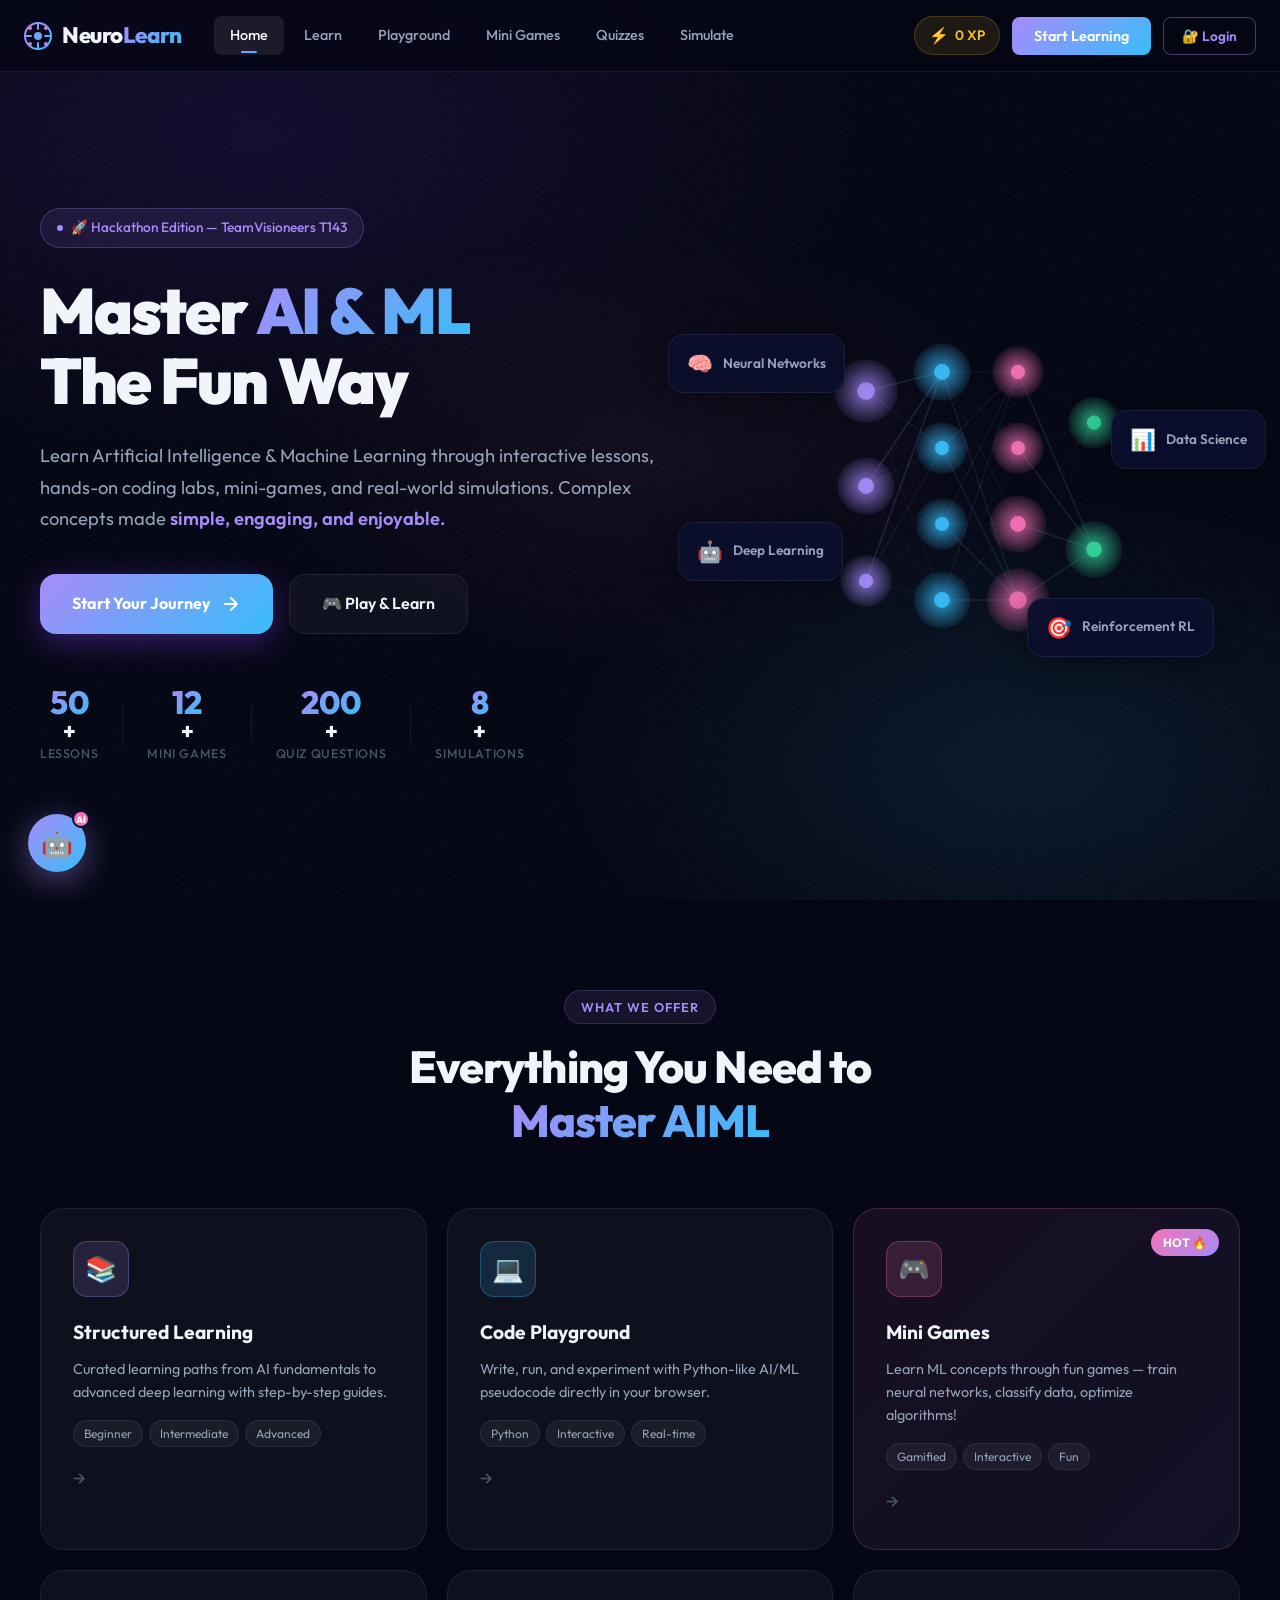
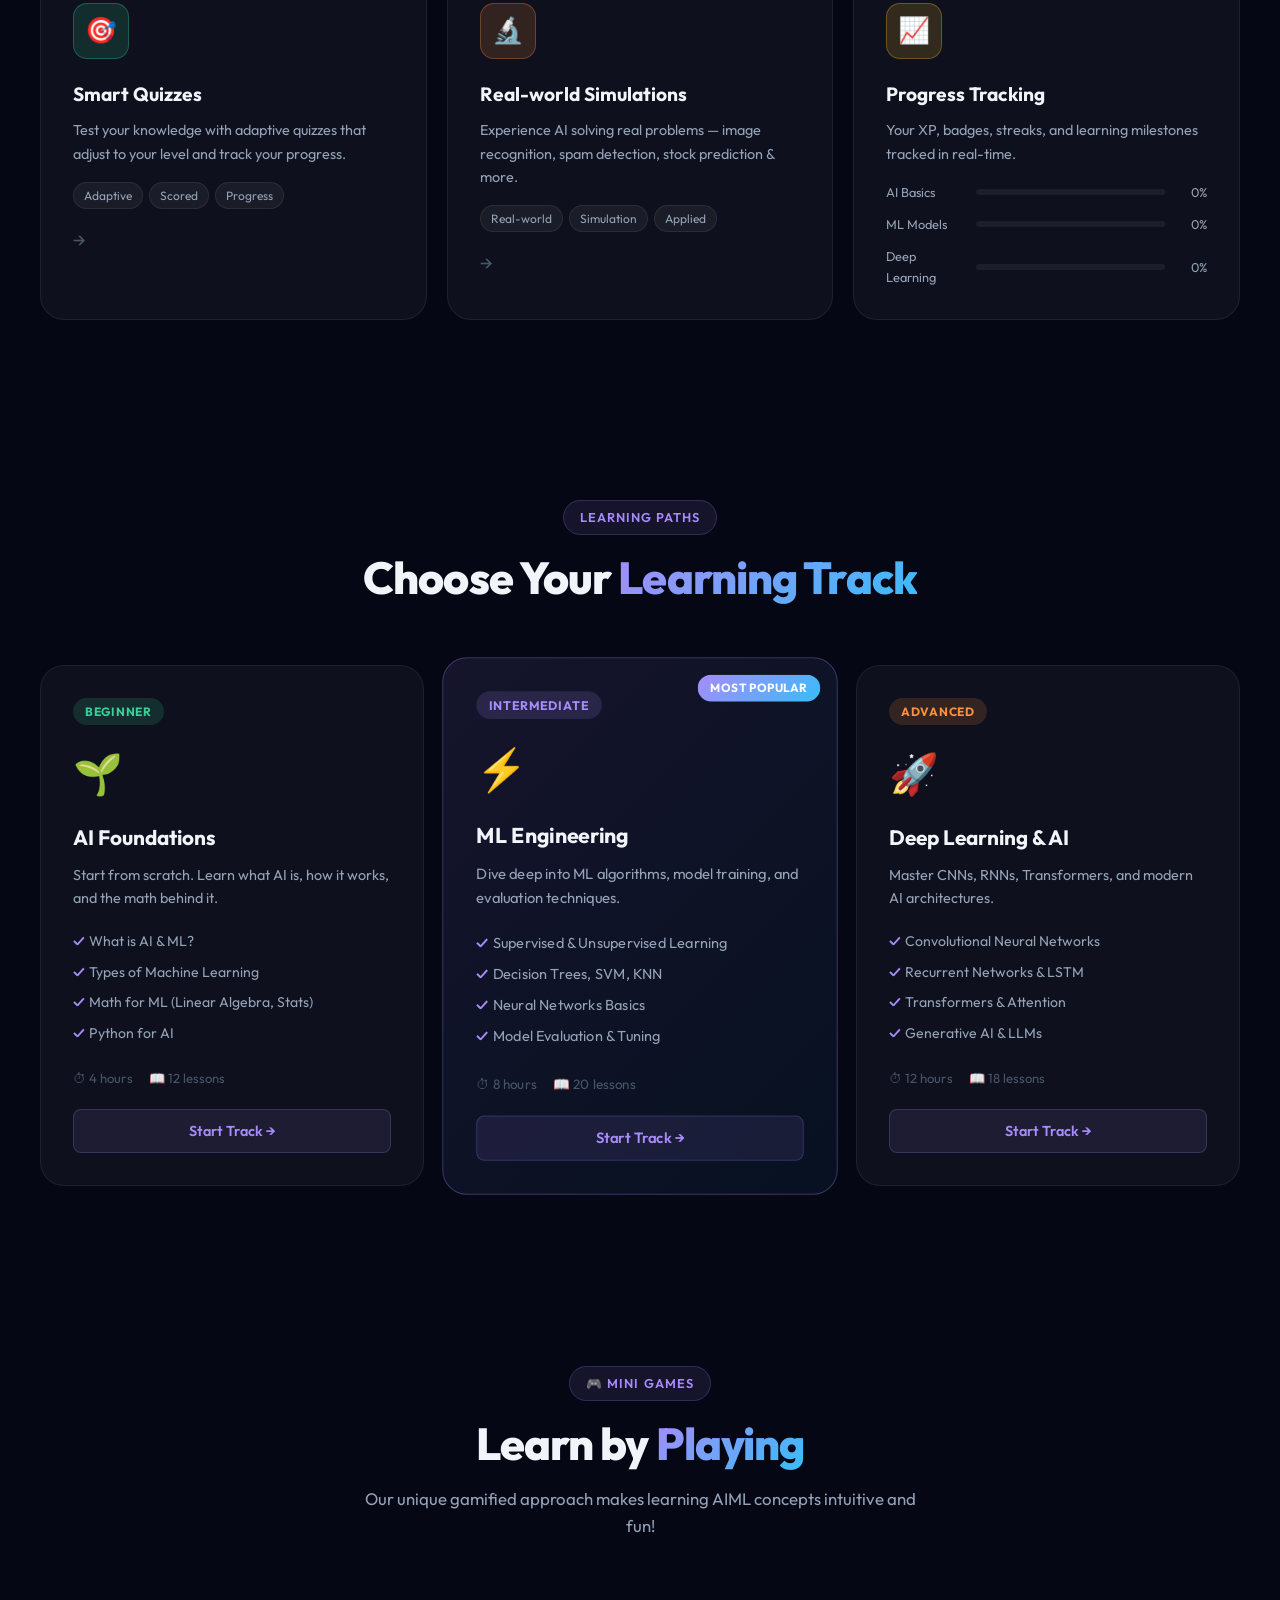
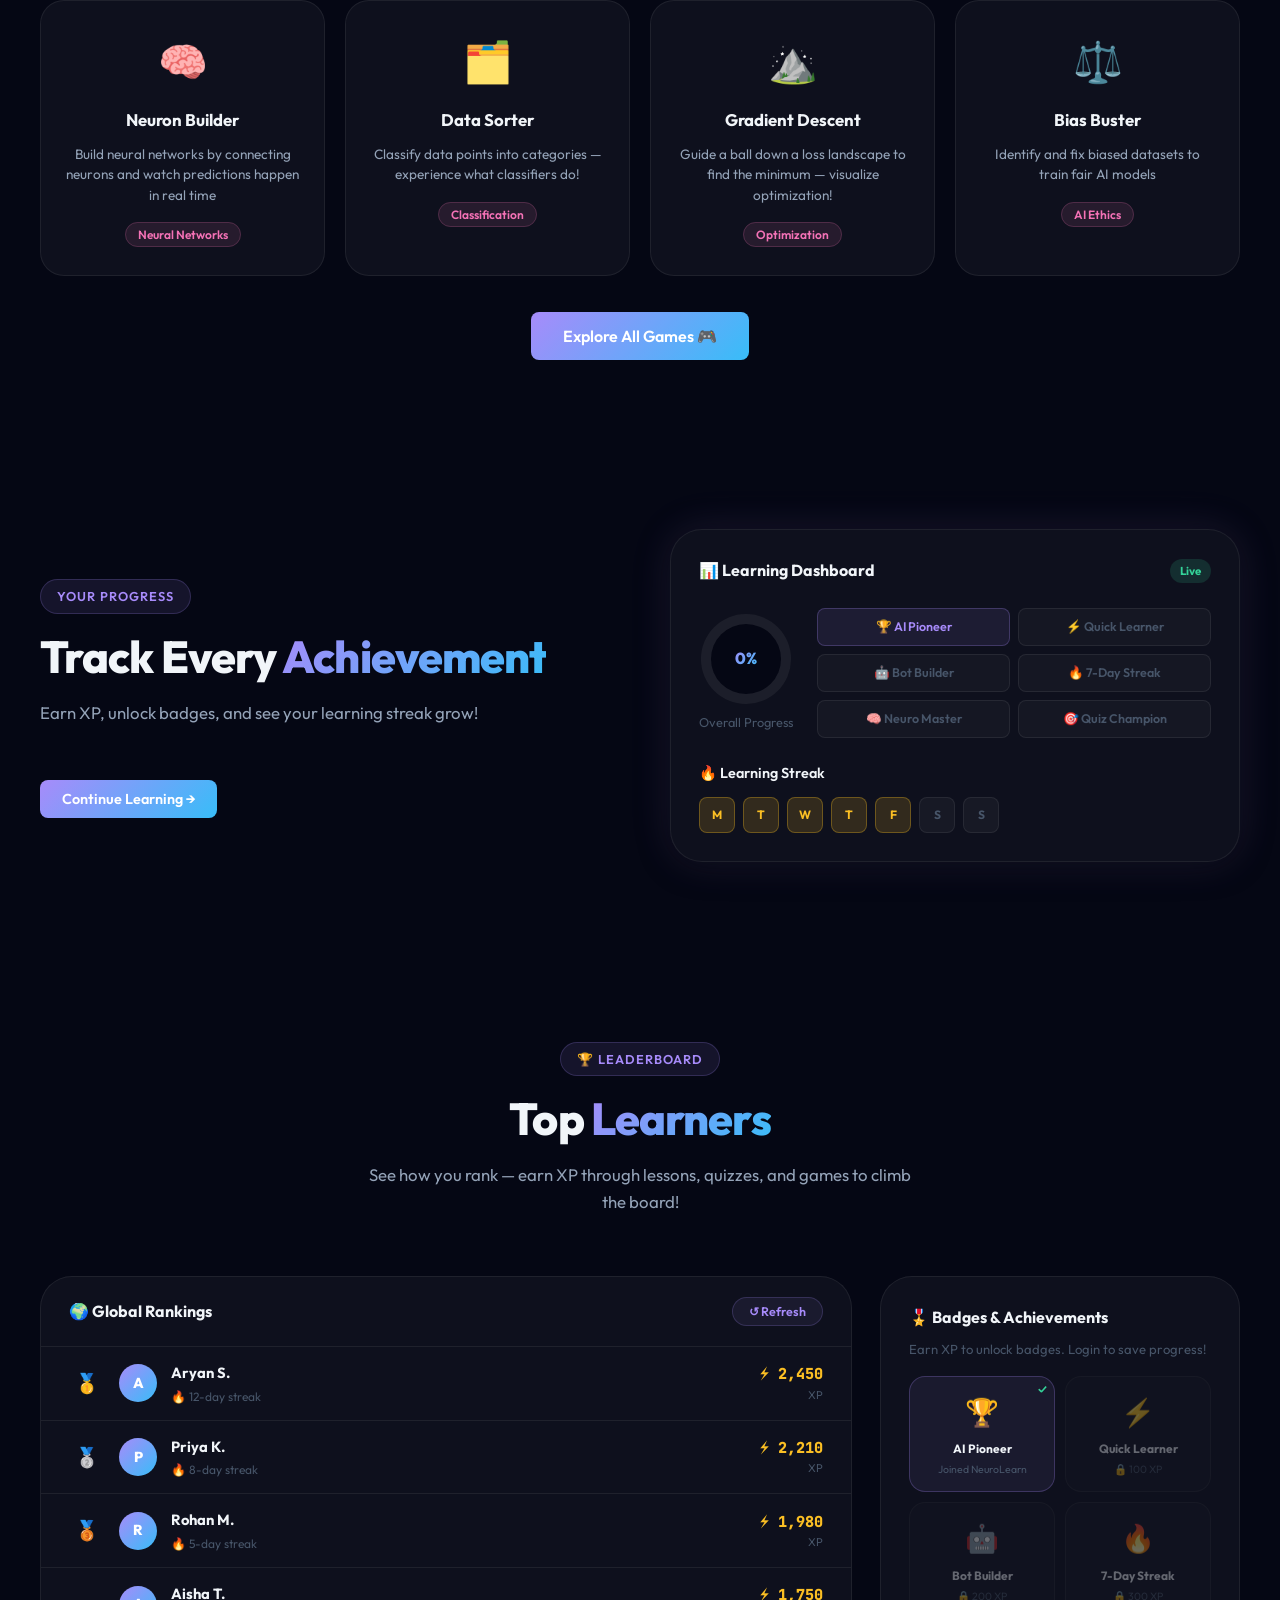
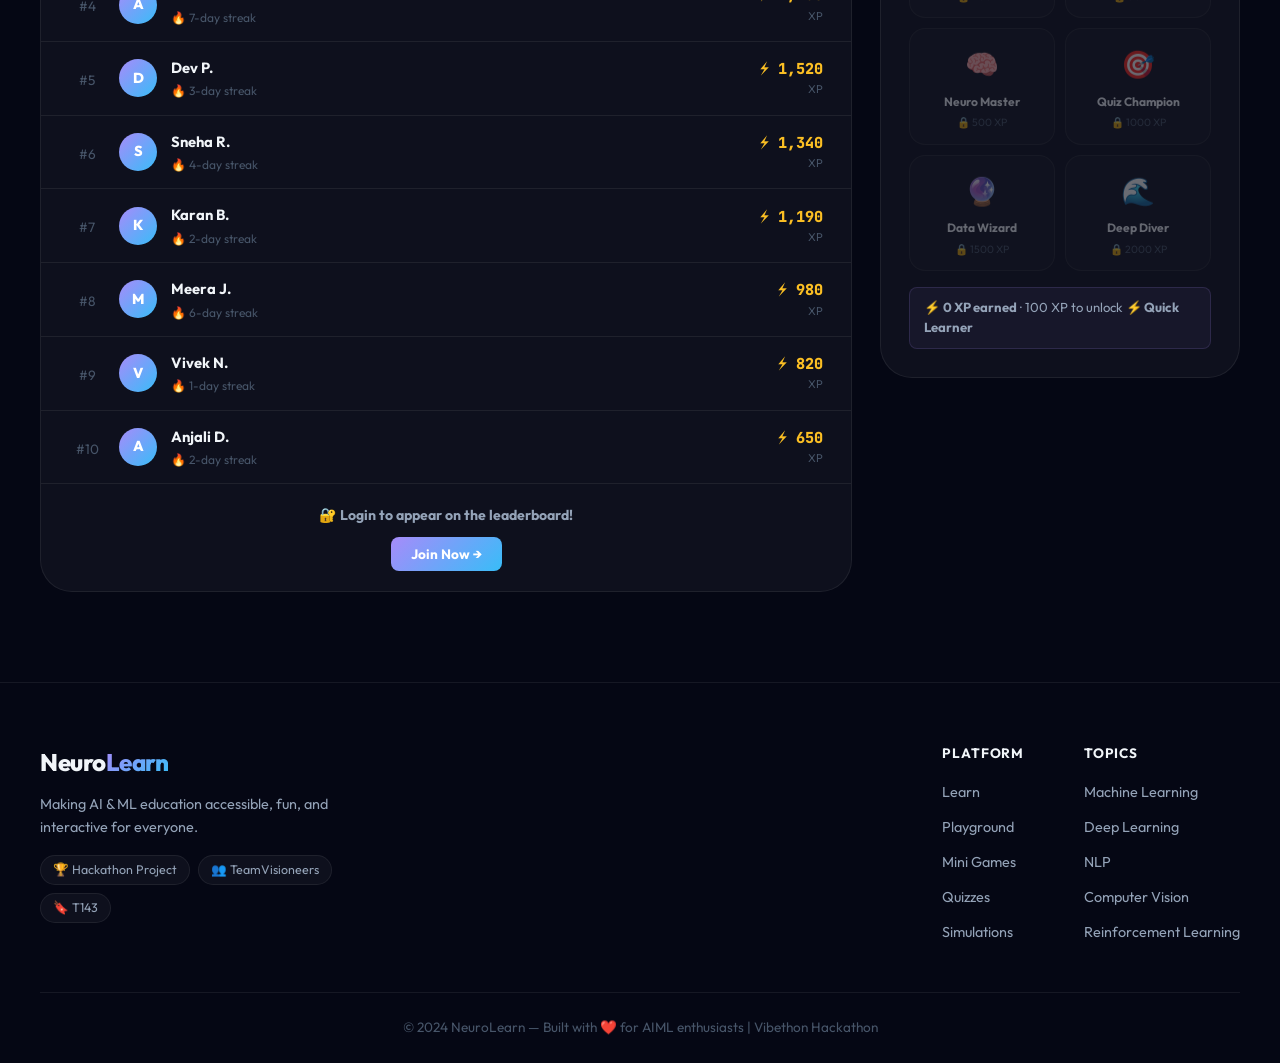
==== commit af39c371: "Simulation module is created and implemented" ====
--- a/index.html
+++ b/index.html
@@ -461,6 +461,7 @@
 
   <script src="js/main.js"></script>
   <script src="js/home.js"></script>
+  <script src="js/chatbot.js"></script>
 </body>
 
 </html>
